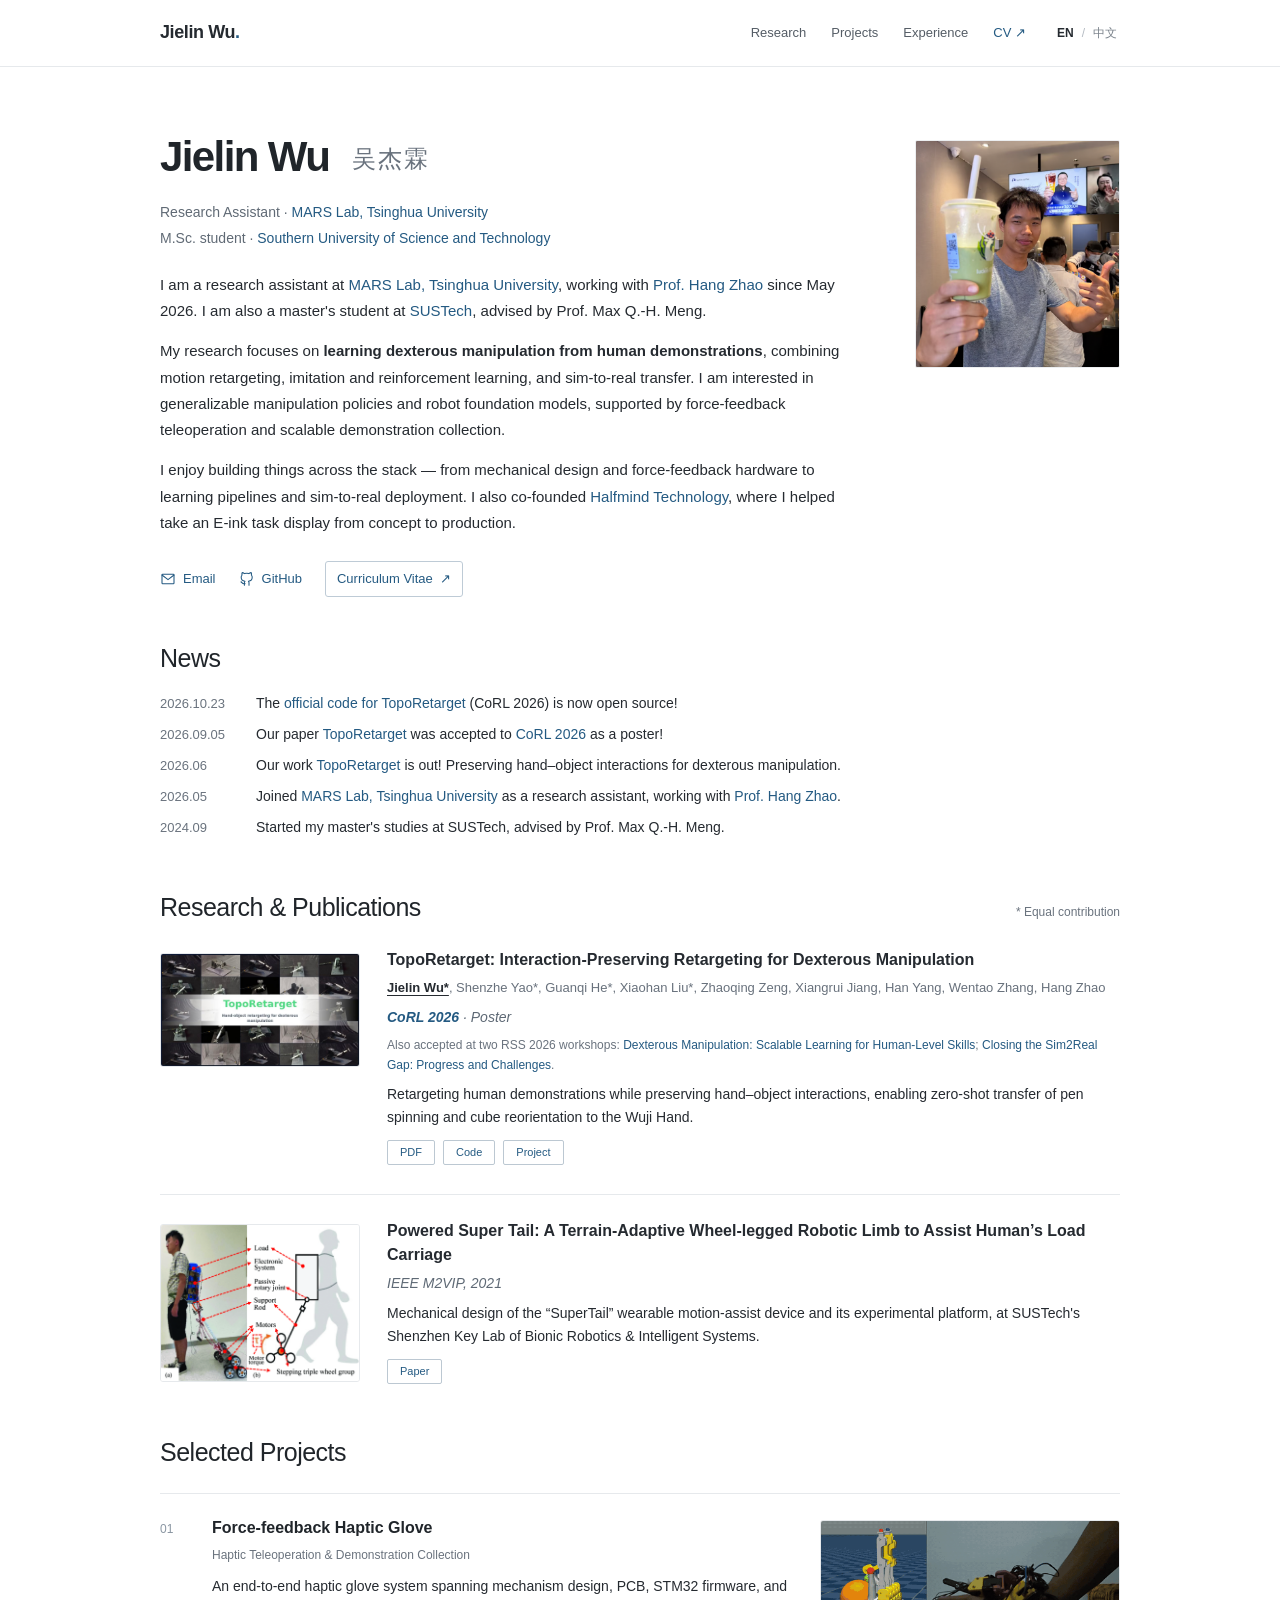
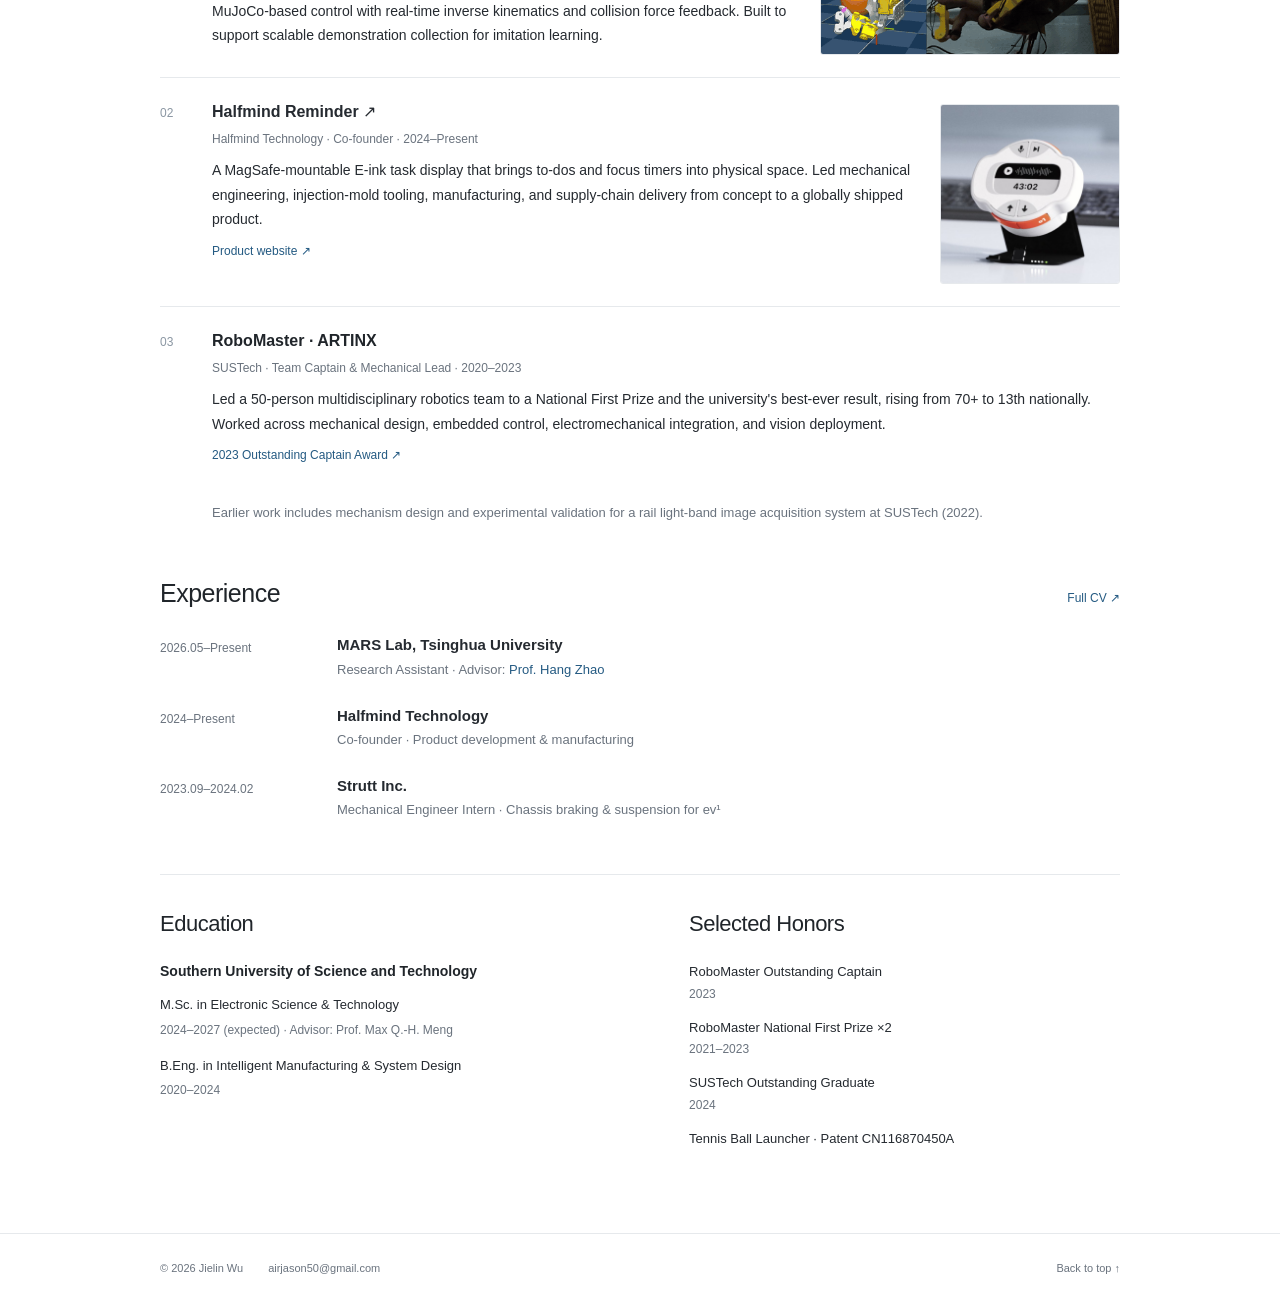
==== index.html @ 46429f23 "Use supplied Halfmind product photo" ====
<!DOCTYPE html>
<html lang="en">
<head>
  <meta charset="UTF-8">
  <meta name="viewport" content="width=device-width, initial-scale=1">
  <meta name="description" content="Jielin Wu — research assistant at MARS Lab, Tsinghua University, studying dexterous manipulation, robot learning, and haptic teleoperation.">
  <meta name="theme-color" content="#ffffff">
  <title>Jielin Wu / 吴杰霖</title>
  <link rel="canonical" href="https://airjason50.github.io/">
  <link rel="stylesheet" href="style.css">
  <script src="home.js" defer></script>
</head>
<body>
  <a class="skip-link" href="#about"><span class="en">Skip to content</span><span class="zh">跳转到正文</span></a>
  <header class="site-header">
    <nav class="nav-inner" aria-label="Main navigation">
      <a class="brand" href="#about">Jielin Wu<span class="brand-dot">.</span></a>
      <div class="nav-links">
        <a href="#research"><span class="en">Research</span><span class="zh">研究</span></a>
        <a href="#projects"><span class="en">Projects</span><span class="zh">项目</span></a>
        <a href="#experience"><span class="en">Experience</span><span class="zh">经历</span></a>
        <a class="nav-cv" href="cv.html" data-cv-link>CV <span aria-hidden="true">↗</span></a>
      </div>
      <div class="language-switch" role="group" aria-label="Language / 语言">
        <button type="button" data-lang="en" aria-pressed="true">EN</button>
        <span aria-hidden="true">/</span>
        <button type="button" data-lang="zh" aria-pressed="false">中文</button>
      </div>
    </nav>
  </header>

  <main class="page">
    <section id="about" class="about" aria-labelledby="name">
      <div class="intro">
        <h1 id="name">Jielin Wu <span class="chinese-name" lang="zh">吴杰霖</span></h1>
        <p class="affiliation"><span class="en">Research Assistant · <a href="https://group.iiis.tsinghua.edu.cn/~marslab/">MARS Lab, Tsinghua University</a><br>M.Sc. student · <a href="https://www.sustech.edu.cn/en/">Southern University of Science and Technology</a></span><span class="zh">研究助理 · <a href="https://group.iiis.tsinghua.edu.cn/~marslab/">清华大学 MARS Lab</a><br>硕士研究生 · <a href="https://www.sustech.edu.cn/">南方科技大学</a></span></p>
        <p class="en">I am a research assistant at <a href="https://group.iiis.tsinghua.edu.cn/~marslab/">MARS Lab, Tsinghua University</a>, working with <a href="https://hangzhaomit.github.io/">Prof. Hang Zhao</a> since May 2026. I am also a master's student at <a href="https://www.sustech.edu.cn/en/">SUSTech</a>, advised by Prof. Max Q.-H. Meng.</p>
        <p class="zh">我自 2026 年 5 月起在<a href="https://group.iiis.tsinghua.edu.cn/~marslab/">清华大学 MARS Lab</a>担任研究助理，与<a href="https://hangzhaomit.github.io/">赵行老师</a>合作。我同时是<a href="https://www.sustech.edu.cn/">南方科技大学</a>电子科学与技术专业硕士研究生，导师为孟庆虎教授。</p>
        <p class="en">My research focuses on <strong>learning dexterous manipulation from human demonstrations</strong>, combining motion retargeting, imitation and reinforcement learning, and sim-to-real transfer. I am interested in generalizable manipulation policies and robot foundation models, supported by force-feedback teleoperation and scalable demonstration collection.</p>
        <p class="zh">我的研究聚焦于<strong>从人类示教中学习灵巧操作</strong>，结合运动重定向、模仿与强化学习、仿真到实物迁移；关注可泛化操作策略与机器人基础模型，并通过力反馈遥操作支持高质量示教数据采集。</p>
        <p class="en">I enjoy building things across the stack — from mechanical design and force-feedback hardware to learning pipelines and sim-to-real deployment. I also co-founded <a href="https://www.halfmind.tech/">Halfmind Technology</a>, where I helped take an E-ink task display from concept to production.</p>
        <p class="zh">我喜欢贯通机械设计、力反馈硬件、学习流水线与仿真到实物部署的完整过程。我也是 <a href="https://www.halfmind.tech/">Halfmind Technology（哈夫迈德科技）</a>的联合创始人，参与将电子墨水屏任务显示设备从概念推进到量产。</p>
        <div class="contact-links">
          <a href="mailto:airjason50@gmail.com"><svg viewBox="0 0 24 24" aria-hidden="true"><rect x="3" y="5" width="18" height="14" rx="1"/><path d="m3 6 9 7 9-7"/></svg><span class="en">Email</span><span class="zh">邮箱</span></a>
          <a href="https://github.com/AIRJASON50"><svg viewBox="0 0 24 24" aria-hidden="true"><path d="M9 19c-4.3 1.3-4.3-2.2-6-2.7m12 5v-3.5a3 3 0 0 0-.8-2.3c2.7-.3 5.6-1.3 5.6-6A4.7 4.7 0 0 0 18.5 6a4.3 4.3 0 0 0-.1-3.5s-1-.3-3.6 1.4a12.4 12.4 0 0 0-6.6 0C5.7 2.2 4.7 2.5 4.7 2.5A4.3 4.3 0 0 0 4.6 6a4.7 4.7 0 0 0-1.3 3.5c0 4.7 2.9 5.7 5.6 6a3 3 0 0 0-.8 2.3v3.5"/></svg>GitHub</a>
          <a class="button-link" href="cv.html" data-cv-link><span class="en">Curriculum Vitae</span><span class="zh">完整履历</span><span aria-hidden="true">↗</span></a>
        </div>
      </div>
      <div class="portrait-frame"><img class="portrait" src="portrait-clean.png" alt="Jielin Wu" width="1189" height="1323" decoding="async"></div>
    </section>

    <section class="news section" aria-labelledby="news-title">
      <h2 id="news-title"><span class="en">News</span><span class="zh">最近动态</span></h2>
      <ul class="news-list">
        <li><time datetime="2026-10-23">2026.10.23</time><span class="en">The <a href="https://github.com/wuji-technology/toporetarget">official code for TopoRetarget</a> (CoRL 2026) is now open source!</span><span class="zh">TopoRetarget（CoRL 2026）<a href="https://github.com/wuji-technology/toporetarget">官方代码</a>已开源！</span></li>
        <li><time datetime="2026-09-05">2026.09.05</time><span class="en">Our paper <a href="https://toporetarget2026.github.io/TopoRetarget/">TopoRetarget</a> was accepted to <a href="https://openreview.net/forum?id=9w3PEC3XLg">CoRL 2026</a> as a poster!</span><span class="zh">我们的论文 <a href="https://toporetarget2026.github.io/TopoRetarget/">TopoRetarget</a> 被 <a href="https://openreview.net/forum?id=9w3PEC3XLg">CoRL 2026</a> 录用为海报论文！</span></li>
        <li><time datetime="2026-06">2026.06</time><span class="en">Our work <a href="https://toporetarget2026.github.io/TopoRetarget/">TopoRetarget</a> is out! Preserving hand–object interactions for dexterous manipulation.</span><span class="zh">我们的工作 <a href="https://toporetarget2026.github.io/TopoRetarget/">TopoRetarget</a> 已发布，面向灵巧操作的人手–物体交互保持重定向。</span></li>
        <li><time datetime="2026-05">2026.05</time><span class="en">Joined <a href="https://group.iiis.tsinghua.edu.cn/~marslab/">MARS Lab, Tsinghua University</a> as a research assistant, working with <a href="https://hangzhaomit.github.io/">Prof. Hang Zhao</a>.</span><span class="zh">加入<a href="https://group.iiis.tsinghua.edu.cn/~marslab/">清华大学 MARS Lab</a>担任研究助理，与<a href="https://hangzhaomit.github.io/">赵行老师</a>合作。</span></li>
        <li><time datetime="2024-09">2024.09</time><span class="en">Started my master's studies at SUSTech, advised by Prof. Max Q.-H. Meng.</span><span class="zh">开始在南方科技大学攻读硕士，导师为孟庆虎教授。</span></li>
      </ul>
    </section>

    <section id="research" class="section" aria-labelledby="research-title">
      <div class="section-heading"><h2 id="research-title"><span class="en">Research &amp; Publications</span><span class="zh">研究与论文</span></h2><span class="section-note"><span class="en">* Equal contribution</span><span class="zh">* 共同贡献</span></span></div>
      <article class="publication">
        <a class="publication-image" href="https://toporetarget2026.github.io/TopoRetarget/" aria-label="TopoRetarget project website"><img src="toporetarget.jpg" alt="TopoRetarget collage showing dexterous manipulation demonstrations across robot hands" width="960" height="540" loading="lazy"></a>
        <div>
          <h3><a href="https://arxiv.org/abs/2606.16272">TopoRetarget: Interaction-Preserving Retargeting for Dexterous Manipulation</a></h3>
          <p class="authors"><strong>Jielin Wu*</strong>, Shenzhe Yao*, Guanqi He*, Xiaohan Liu*, Zhaoqing Zeng, Xiangrui Jiang, Han Yang, Wentao Zhang, Hang Zhao</p>
          <p class="venue"><a href="https://openreview.net/forum?id=9w3PEC3XLg"><strong>CoRL 2026</strong></a> · <span class="en">Poster</span><span class="zh">海报论文</span></p>
          <p class="workshop-venues"><span class="en">Also accepted at two RSS 2026 workshops: <a href="https://dex-manipulation.github.io/rss2026/">Dexterous Manipulation: Scalable Learning for Human-Level Skills</a>; <a href="https://sites.google.com/view/rss2026sim2realws/home">Closing the Sim2Real Gap: Progress and Challenges</a>.</span><span class="zh">亦被 RSS 2026 两个研讨会录用：<a href="https://dex-manipulation.github.io/rss2026/">灵巧操作：面向人类水平技能的可扩展学习</a>；<a href="https://sites.google.com/view/rss2026sim2realws/home">缩小仿真到现实差距：进展与挑战</a>。</span></p>
          <p class="en">Retargeting human demonstrations while preserving hand–object interactions, enabling zero-shot transfer of pen spinning and cube reorientation to the Wuji Hand.</p>
          <p class="zh">在人手示教重定向中保持手–物体交互结构，实现转笔与方块重定向策略向舞肌灵巧手的零样本迁移。</p>
          <div class="resource-links"><a href="https://arxiv.org/pdf/2606.16272">PDF</a><a href="https://github.com/wuji-technology/toporetarget"><span class="en">Code</span><span class="zh">代码</span></a><a href="https://toporetarget2026.github.io/TopoRetarget/"><span class="en">Project</span><span class="zh">项目主页</span></a></div>
        </div>
      </article>
      <article class="publication publication-text">
        <a class="publication-image" href="https://ieeexplore.ieee.org/document/9665086" aria-label="Powered Super Tail paper"><img src="super-tail.gif" alt="Powered Super Tail worn by a user alongside its wheel-legged mechanism diagram" width="820" height="647" loading="lazy"></a>
        <div>
          <h3><a href="https://ieeexplore.ieee.org/document/9665086">Powered Super Tail: A Terrain-Adaptive Wheel-legged Robotic Limb to Assist Human’s Load Carriage</a></h3>
          <p class="venue">IEEE M2VIP, 2021</p>
          <p class="en">Mechanical design of the “SuperTail” wearable motion-assist device and its experimental platform, at SUSTech's Shenzhen Key Lab of Bionic Robotics &amp; Intelligent Systems.</p>
          <p class="zh">参与「超级尾」人体运动辅助可穿戴设备与实验平台的机械设计，研究工作开展于南方科技大学深圳市仿生机器人与智能系统重点实验室。</p>
          <div class="resource-links"><a href="https://ieeexplore.ieee.org/document/9665086"><span class="en">Paper</span><span class="zh">论文</span></a></div>
        </div>
      </article>
    </section>

    <section id="projects" class="section" aria-labelledby="projects-title">
      <h2 id="projects-title"><span class="en">Selected Projects</span><span class="zh">项目选集</span></h2>
      <article class="project project-with-image project-with-demo">
        <div class="project-index" aria-hidden="true">01</div>
        <div><h3><span class="en">Force-feedback Haptic Glove</span><span class="zh">力反馈触觉手套</span></h3>
          <p class="project-context"><span class="en">Haptic Teleoperation &amp; Demonstration Collection</span><span class="zh">力反馈遥操作与示教数据采集</span></p>
          <p class="en">An end-to-end haptic glove system spanning mechanism design, PCB, STM32 firmware, and MuJoCo-based control with real-time inverse kinematics and collision force feedback. Built to support scalable demonstration collection for imitation learning.</p>
          <p class="zh">从机构、电路与 STM32 固件到控制算法的完整力反馈手套系统；基于 MuJoCo 实现实时逆运动学与碰撞力反馈，支持模仿学习的规模化示教数据采集。</p>
        </div>
        <a class="project-image project-demo" href="haptic-glove.gif" aria-label="View force-feedback glove demonstration"><img src="haptic-glove.gif" alt="Force-feedback glove demonstration comparing simulated and physical finger motion" width="480" height="214" loading="lazy"></a>
      </article>
      <article class="project project-with-image">
        <div class="project-index" aria-hidden="true">02</div>
        <div><h3><a href="https://www.halfmind.tech/">Halfmind Reminder <span aria-hidden="true">↗</span></a></h3>
          <p class="project-context"><span class="en">Halfmind Technology · Co-founder · 2024–Present</span><span class="zh">哈夫迈德科技 · 联合创始人 · 2024–至今</span></p>
          <p class="en">A MagSafe-mountable E-ink task display that brings to-dos and focus timers into physical space. Led mechanical engineering, injection-mold tooling, manufacturing, and supply-chain delivery from concept to a globally shipped product.</p>
          <p class="zh">可磁吸部署的电子墨水屏任务显示设备，将待办与专注计时带入物理空间。负责机械工程、注塑模具、量产与供应链交付，推动产品从概念走向全球发货。</p>
          <div class="text-links"><a href="https://www.halfmind.tech/"><span class="en">Product website ↗</span><span class="zh">产品网站 ↗</span></a></div>
        </div>
        <a class="project-image project-photo" href="https://www.halfmind.tech/products/halfmind-sticker" aria-label="Halfmind Reminder product"><img src="halfmind-reminder-product.png" alt="Halfmind Reminder on its desk stand displaying a voice reminder countdown" width="2500" height="1160" loading="lazy"></a>
      </article>
      <article class="project">
        <div class="project-index" aria-hidden="true">03</div>
        <div><h3><span class="en">RoboMaster · ARTINX</span><span class="zh">RoboMaster · ARTINX 战队</span></h3>
          <p class="project-context"><span class="en">SUSTech · Team Captain &amp; Mechanical Lead · 2020–2023</span><span class="zh">南方科技大学 · 队长与机械组负责人 · 2020–2023</span></p>
          <p class="en">Led a 50-person multidisciplinary robotics team to a National First Prize and the university's best-ever result, rising from 70+ to 13th nationally. Worked across mechanical design, embedded control, electromechanical integration, and vision deployment.</p>
          <p class="zh">带领 50 人跨学科机器人战队取得全国一等奖与校史最佳成绩，全国排名从 70+ 提升至第 13 名。工作覆盖机械设计、嵌入式控制、机电集成与视觉算法部署。</p>
          <div class="text-links"><a href="https://www.robomaster.com/zh-CN/resource/pages/announcement/1651"><span class="en">2023 Outstanding Captain Award ↗</span><span class="zh">2023 全国优秀队长奖 ↗</span></a></div>
        </div>
      </article>
      <p class="earlier-work"><span class="en">Earlier work includes mechanism design and experimental validation for a rail light-band image acquisition system at SUSTech (2022).</span><span class="zh">早期研究还包括南方科技大学钢轨光带图像采集系统的机构设计与实验验证（2022）。</span></p>
    </section>

    <section id="experience" class="section" aria-labelledby="experience-title">
      <div class="section-heading"><h2 id="experience-title"><span class="en">Experience</span><span class="zh">经历</span></h2><a class="section-note" href="cv.html" data-cv-link><span class="en">Full CV ↗</span><span class="zh">完整履历 ↗</span></a></div>
      <div class="experience-row"><span class="period"><span class="en">2026.05–Present</span><span class="zh">2026.05–至今</span></span><div><h3><a href="https://group.iiis.tsinghua.edu.cn/~marslab/">MARS Lab, <span class="en">Tsinghua University</span><span class="zh">清华大学</span></a></h3><p class="en">Research Assistant · Advisor: <a href="https://hangzhaomit.github.io/">Prof. Hang Zhao</a></p><p class="zh">研究助理 · 指导老师：<a href="https://hangzhaomit.github.io/">赵行老师</a></p></div></div>
      <div class="experience-row"><span class="period"><span class="en">2024–Present</span><span class="zh">2024–至今</span></span><div><h3><a href="https://www.halfmind.tech/">Halfmind Technology <span class="zh">哈夫迈德科技</span></a></h3><p class="en">Co-founder · Product development &amp; manufacturing</p><p class="zh">联合创始人 · 产品研发与量产</p></div></div>
      <div class="experience-row"><span class="period">2023.09–2024.02</span><div><h3><a href="https://strutt.inc/">Strutt Inc. <span class="zh">若创科技</span></a></h3><p class="en">Mechanical Engineer Intern · Chassis braking &amp; suspension for ev¹</p><p class="zh">机械结构工程师实习 · ev¹ 底盘制动与悬架系统</p></div></div>
    </section>

    <section class="section background-grid" aria-label="Education and honors">
      <div><h2><span class="en">Education</span><span class="zh">教育背景</span></h2><h3 class="en">Southern University of Science and Technology</h3><h3 class="zh">南方科技大学</h3><p class="education-degree en">M.Sc. in Electronic Science &amp; Technology</p><p class="education-degree zh">电子科学与技术 · 硕士</p><p class="muted"><span class="en">2024–2027 (expected) · Advisor: Prof. Max Q.-H. Meng</span><span class="zh">2024–2027（预计）· 导师：孟庆虎教授</span></p><p class="education-degree en">B.Eng. in Intelligent Manufacturing &amp; System Design</p><p class="education-degree zh">智能制造与系统设计 · 工学学士</p><p class="muted">2020–2024</p></div>
      <div><h2><span class="en">Selected Honors</span><span class="zh">部分荣誉</span></h2><ul class="honors-list"><li><span class="en">RoboMaster Outstanding Captain</span><span class="zh">RoboMaster 全国优秀队长</span><span class="muted">2023</span></li><li><span class="en">RoboMaster National First Prize ×2</span><span class="zh">RoboMaster 全国一等奖 ×2</span><span class="muted">2021–2023</span></li><li><span class="en">SUSTech Outstanding Graduate</span><span class="zh">南方科技大学优秀毕业生</span><span class="muted">2024</span></li><li><span class="en">Tennis Ball Launcher · Patent CN116870450A</span><span class="zh">网球发射机 · 发明专利 CN116870450A</span></li></ul></div>
    </section>
  </main>
  <footer class="site-footer"><div><span>© 2026 Jielin Wu</span><a href="mailto:airjason50@gmail.com">airjason50@gmail.com</a><a href="#about"><span class="en">Back to top ↑</span><span class="zh">回到顶部 ↑</span></a></div></footer>
</body>
</html>
---- style.css ----
:root {
  color-scheme: light;
  --ink: #252a30;
  --muted: #6a737e;
  --link: #245a82;
  --line: #e6e9ec;
  --page-width: 960px;
  font-family: -apple-system, BlinkMacSystemFont, "Segoe UI", "Helvetica Neue", Arial, "Noto Sans SC", sans-serif;
  font-synthesis: none;
  scroll-behavior: smooth;
  scroll-padding-top: 100px;
}
* { box-sizing: border-box; }
body { margin: 0; color: var(--ink); background: #fff; font-size: 15px; line-height: 1.75; }
html[lang="en"] .zh, html[lang="zh"] .en { display: none; }
a { color: var(--link); text-decoration: none; text-underline-offset: 3px; }
a:hover { text-decoration: underline; }
button, a { -webkit-tap-highlight-color: transparent; }
button { font: inherit; }
:focus-visible { outline: 2px solid var(--link); outline-offset: 5px; border-radius: 2px; }
::selection { background: #dceaf4; }
p { margin: 0 0 14px; }
h1, h2, h3 { color: #20252a; }
h1 { font-size: 42px; line-height: 1.2; font-weight: 600; letter-spacing: -1.6px; margin: 0 0 18px; }
h2 { font-size: 25px; font-weight: 500; line-height: 1.3; letter-spacing: -.5px; margin: 0 0 25px; }
h3 { font-size: 16px; font-weight: 600; line-height: 1.5; margin: 0 0 5px; }
strong { font-weight: 600; }
.skip-link { position: fixed; left: 20px; top: -100px; padding: 8px 16px; background: white; border: 1px solid var(--line); z-index: 20; }
.skip-link:focus { top: 10px; }
.site-header { position: sticky; top: 0; background: rgba(255, 255, 255, .97); border-bottom: 1px solid var(--line); z-index: 10; }
.nav-inner { max-width: var(--page-width); margin: auto; min-height: 66px; display: flex; align-items: center; gap: 28px; }
.brand { color: var(--ink); font-size: 18px; font-weight: 600; letter-spacing: -.4px; margin-right: auto; white-space: nowrap; }
.brand:hover { text-decoration: none; }
.brand-dot { color: var(--link); }
.nav-links { display: flex; align-items: center; gap: 25px; font-size: 13px; }
.nav-links a { color: #555d66; }
.nav-links a:hover, .nav-links .nav-cv { color: var(--link); }
.language-switch { display: flex; align-items: center; gap: 5px; color: #b4bbc2; font-size: 12px; }
.language-switch button { border: none; background: none; color: #7a828b; cursor: pointer; padding: 10px 3px; min-height: 44px; }
.language-switch button[aria-pressed="true"] { color: var(--ink); font-weight: 600; }
.page { max-width: var(--page-width); margin: 0 auto; padding: 65px 0 70px; }
.about { display: grid; grid-template-columns: minmax(0, 1fr) 205px; gap: 56px; align-items: start; }
.chinese-name { display: inline-block; color: var(--muted); font-size: 24px; font-weight: 400; letter-spacing: 2px; margin-left: 13px; vertical-align: 4px; }
.affiliation { color: #606a75; font-size: 14px; line-height: 1.8; margin-bottom: 21px; }
.portrait-frame { width: 205px; aspect-ratio: 9 / 10; overflow: hidden; margin-top: 8px; border: 1px solid #eceef0; border-radius: 2px; }
.portrait { display: block; width: 100%; height: 100%; object-fit: cover; }
.contact-links { display: flex; align-items: center; flex-wrap: wrap; gap: 23px; margin-top: 25px; font-size: 13px; }
.contact-links a { display: inline-flex; align-items: center; gap: 7px; min-height: 36px; }
.contact-links svg { width: 16px; height: 16px; fill: none; stroke: currentColor; stroke-width: 1.6; stroke-linecap: round; stroke-linejoin: round; }
.button-link { border: 1px solid #becbd6; border-radius: 3px; padding: 3px 11px; }
.button-link:hover { background: #f5f8fa; text-decoration: none; }
.section { margin-top: 52px; }
.news { margin-top: 45px; }
.news h2 { margin-bottom: 17px; }
.news-list { margin: 0; padding: 0; list-style: none; }
.news-list li { display: grid; grid-template-columns: 80px minmax(0, 1fr); gap: 16px; margin: 8px 0; line-height: 1.65; font-size: 14px; }
.news-list time { color: var(--muted); font-variant-numeric: tabular-nums; font-size: 13px; padding-top: 1px; }
.section-heading { display: flex; align-items: baseline; gap: 18px; justify-content: space-between; }
.section-note { color: var(--muted); font-size: 12px; white-space: nowrap; }
a.section-note { color: var(--link); }
.publication { display: grid; grid-template-columns: 200px minmax(0, 1fr); gap: 27px; margin-bottom: 29px; }
.publication h3 a { color: var(--ink); }
.publication p { font-size: 14px; line-height: 1.65; margin-bottom: 7px; }
.publication-image { display: block; margin-top: 5px; }
.publication-image img { display: block; width: 100%; height: auto; border: 1px solid var(--line); border-radius: 3px; }
.publication p.authors { font-size: 13px; color: #68717c; }
.authors strong { color: var(--ink); text-decoration: underline; text-underline-offset: 3px; }
.venue { color: #5e6975; font-style: italic; }
.publication p.workshop-venues { color: var(--muted); font-size: 12px; }
.resource-links { display: flex; align-items: center; flex-wrap: wrap; gap: 8px; margin-top: 11px; font-size: 11px; }
.resource-links a { padding: 1px 12px; border: 1px solid #bcc8d2; border-radius: 2px; line-height: 1.9; }
.resource-links a:hover { background: #f5f8fa; text-decoration: none; }
.publication-text { border-top: 1px solid var(--line); padding-top: 24px; }
.project { display: grid; grid-template-columns: 35px minmax(0, 1fr); gap: 17px; padding: 22px 0; border-top: 1px solid var(--line); }
.project-with-image { grid-template-columns: 35px minmax(0, 1fr) 180px; }
.project-with-demo { grid-template-columns: 35px minmax(0, 1fr) 300px; }
.project-image { display: block; margin-top: 4px; }
.project-image img { display: block; width: 100%; height: auto; border: 1px solid var(--line); border-radius: 3px; }
.project-photo { aspect-ratio: 1; overflow: hidden; align-self: start; border: 1px solid var(--line); border-radius: 3px; }
.project-photo img { height: 100%; object-fit: cover; object-position: 50% 100%; border: 0; border-radius: 0; transform: scale(1.6); transform-origin: 50% 100%; }
.project-index { color: #8a96a2; font-size: 12px; font-variant-numeric: tabular-nums; padding-top: 3px; }
.project h3 a { color: var(--ink); }
.project p { font-size: 14px; margin-bottom: 0; }
.project p.project-context { color: var(--muted); font-size: 12px; margin-bottom: 8px; }
.text-links { font-size: 12px; margin-top: 9px; }
.earlier-work { font-size: 13px; color: var(--muted); margin: 14px 0 0 52px; }
.experience-row { display: grid; grid-template-columns: 155px minmax(0, 1fr); gap: 22px; margin-bottom: 23px; }
.period { color: var(--muted); font-size: 12px; padding-top: 4px; font-variant-numeric: tabular-nums; }
.experience-row h3 { font-size: 15px; margin: 0; }
.experience-row h3 a { color: var(--ink); }
.experience-row p { color: var(--muted); font-size: 13px; margin: 2px 0 0; }
.background-grid { display: grid; grid-template-columns: 1.1fr 1fr; gap: 55px; border-top: 1px solid var(--line); padding-top: 35px; }
.background-grid h2 { font-size: 22px; margin-bottom: 22px; }
.background-grid h3 { font-size: 14px; }
.education-degree { font-size: 13px; margin: 12px 0 3px; }
.muted { color: var(--muted); font-size: 12px; }
.honors-list { list-style: none; margin: 0; padding: 0; }
.honors-list li { font-size: 13px; margin-bottom: 12px; }
.honors-list .muted { display: block; }
.site-footer { border-top: 1px solid var(--line); color: var(--muted); font-size: 11px; }
.site-footer > div { max-width: var(--page-width); margin: auto; min-height: 69px; display: flex; align-items: center; gap: 25px; }
.site-footer a { color: var(--muted); }
.site-footer a:last-child { margin-left: auto; }
@media (max-width: 1040px) {
  .nav-inner, .page, .site-footer > div { margin-left: 32px; margin-right: 32px; }
  .about { gap: 35px; grid-template-columns: minmax(0, 1fr) 185px; }
  .portrait-frame { width: 185px; }
}
@media (max-width: 680px) {
  :root { scroll-padding-top: 110px; }
  body { font-size: 14px; }
  .nav-inner, .page, .site-footer > div { margin-left: 22px; margin-right: 22px; }
  .nav-inner { flex-wrap: wrap; gap: 0 16px; padding: 10px 0 9px; }
  .brand { font-size: 17px; }
  .language-switch { margin-left: auto; }
  .nav-links { order: 3; width: 100%; gap: 22px; font-size: 12px; padding: 3px 0; }
  .nav-links a { padding: 3px 0; }
  .page { padding-top: 37px; padding-bottom: 40px; }
  .about { grid-template-columns: minmax(0, 1fr) 96px; gap: 20px; }
  .intro { display: contents; }
  h1 { grid-column: 1; font-size: 32px; letter-spacing: -1px; margin-bottom: 0; }
  .chinese-name { display: block; font-size: 18px; margin: 8px 0 0; vertical-align: baseline; }
  .portrait-frame { grid-column: 2; grid-row: 1 / 3; width: 96px; margin-top: 0; }
  .affiliation { grid-column: 1; font-size: 12px; margin: -4px 0 0; }
  .intro > p:not(.affiliation), .contact-links { grid-column: 1 / -1; margin-bottom: 0; }
  .contact-links { gap: 20px; margin-top: 0; }
  h2 { font-size: 23px; }
  .section { margin-top: 40px; }
  .section-heading { gap: 10px; }
  .section-note { font-size: 10px; }
  .news-list li { grid-template-columns: 62px minmax(0, 1fr); gap: 10px; font-size: 13px; margin-bottom: 12px; }
  .news-list time { font-size: 11px; }
  .publication { grid-template-columns: 1fr; gap: 13px; }
  .publication-image { max-width: 270px; margin-top: 0; }
  .publication p { font-size: 13px; }
  .publication h3 { font-size: 15px; }
  .project { grid-template-columns: 23px minmax(0, 1fr); gap: 10px; }
  .project-image { grid-column: 2; max-width: 180px; margin-top: 0; }
  .project-demo { max-width: 100%; }
  .project p { font-size: 13px; }
  .earlier-work { margin-left: 33px; }
  .experience-row { grid-template-columns: 1fr; gap: 3px; }
  .period { font-size: 11px; }
  .background-grid { grid-template-columns: 1fr; gap: 27px; }
  .site-footer > div { flex-wrap: wrap; gap: 5px 15px; padding: 15px 0; }
}
@media (max-width: 360px) {
  .nav-inner, .page, .site-footer > div { margin-left: 16px; margin-right: 16px; }
  .nav-links { justify-content: space-between; gap: 10px; }
  .about { grid-template-columns: minmax(0, 1fr) 78px; gap: 18px; }
  .portrait-frame { width: 78px; }
  h1 { font-size: 29px; }
  .contact-links { gap: 14px; }
}
@media (prefers-reduced-motion: reduce) { :root { scroll-behavior: auto; } }
@media print {
  .site-header, .site-footer, .skip-link, .portrait-frame { display: none; }
  .page { margin: 0; padding: 0; }
  .about, .background-grid { display: block; }
  .section { margin-top: 25px; }
  .publication, .project, .experience-row { break-inside: avoid; }
}
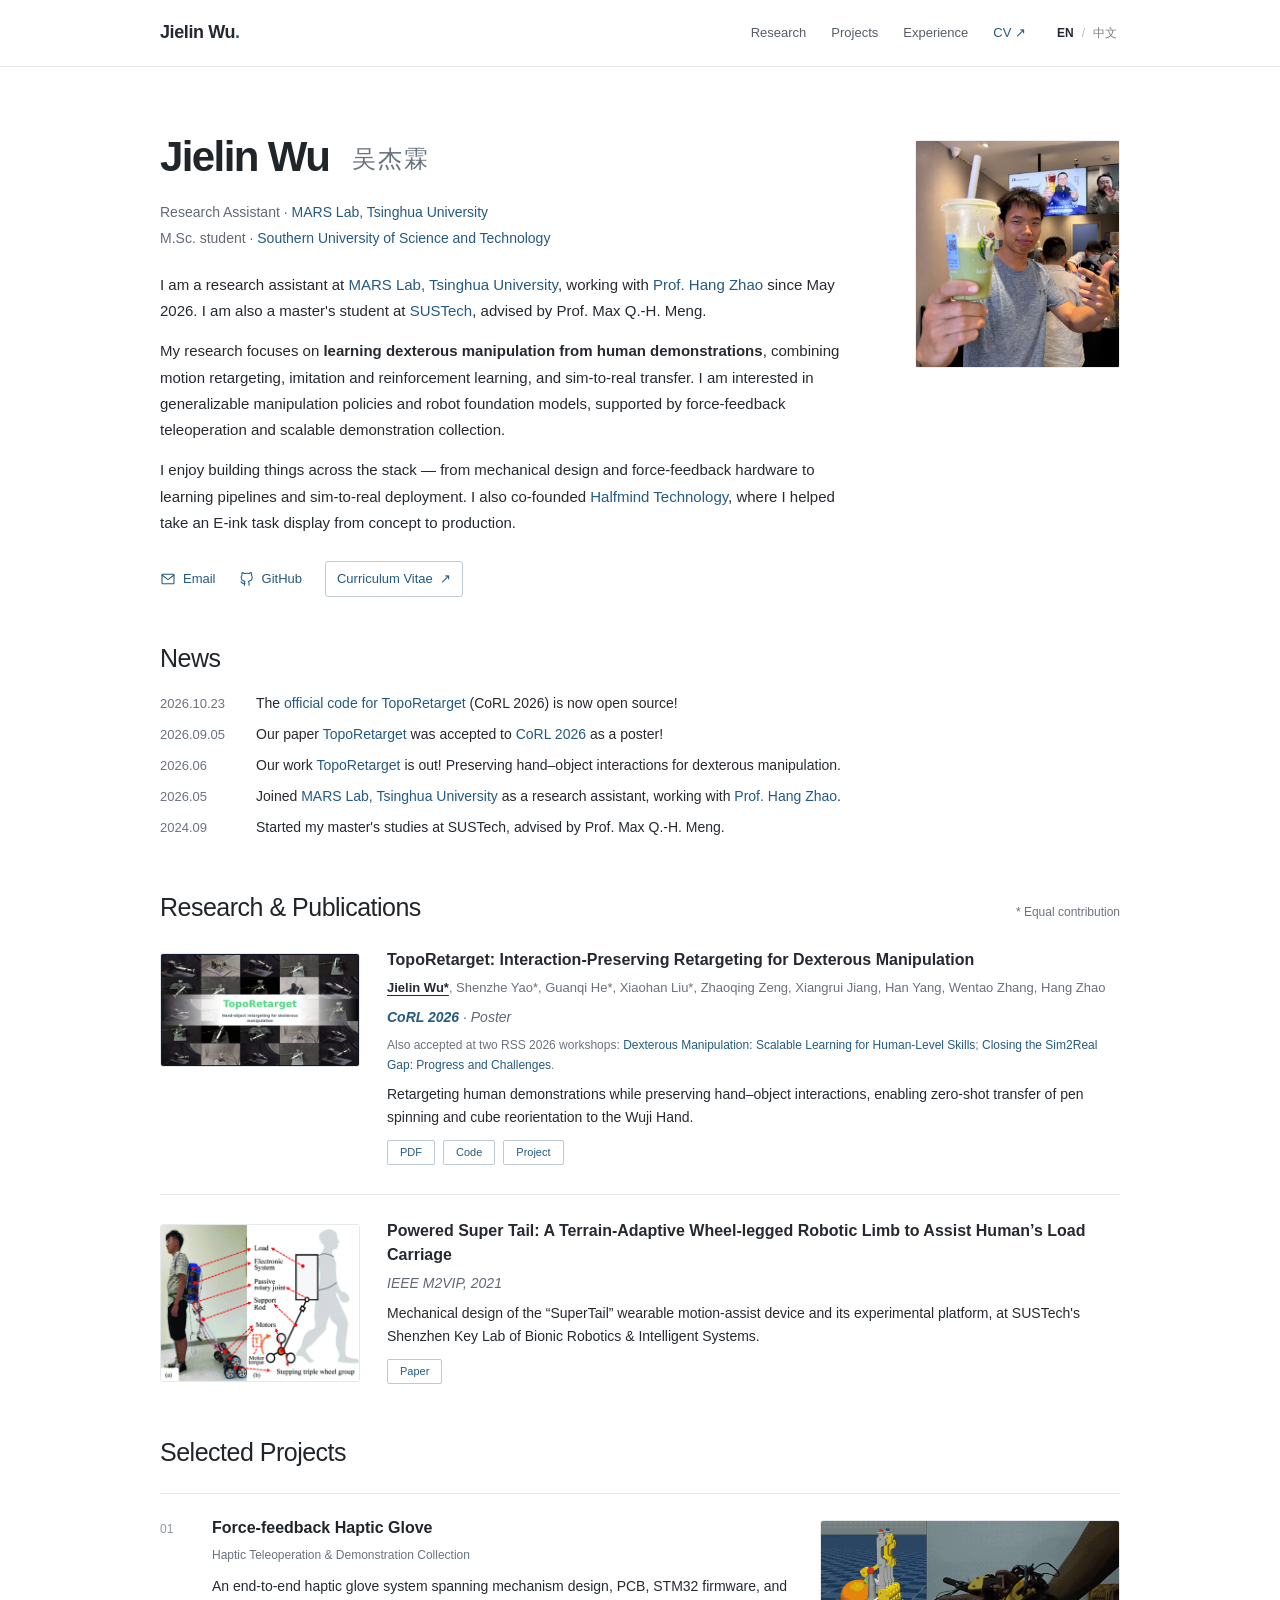
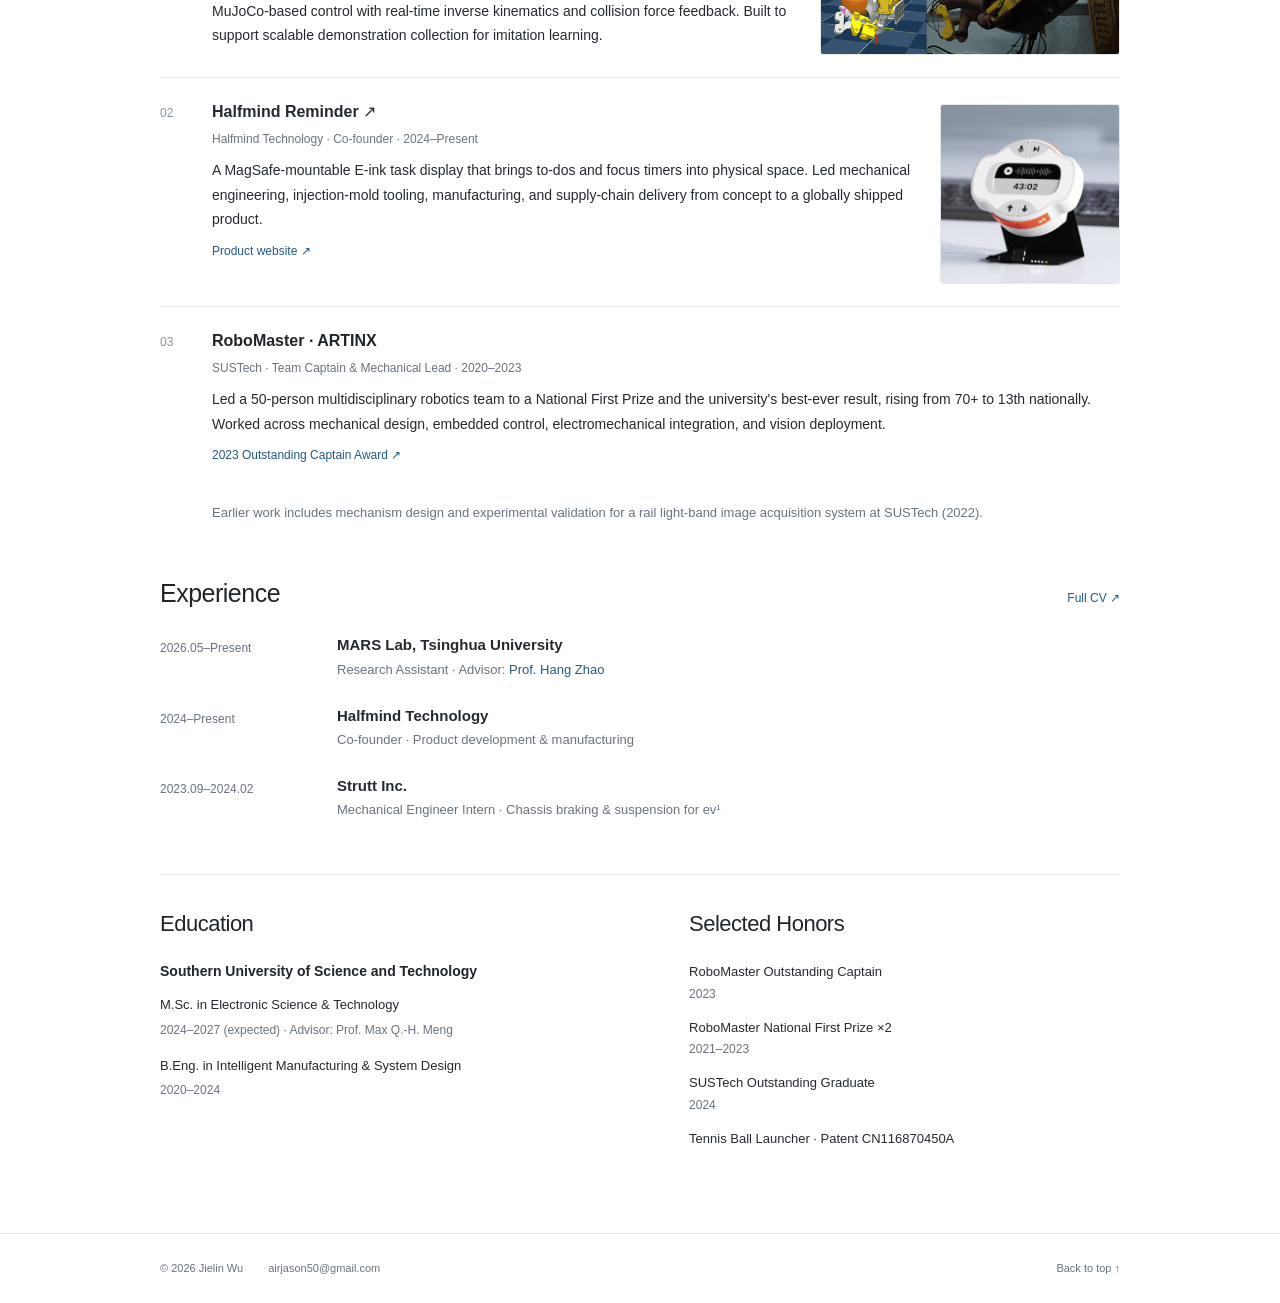
==== commit 0433af1f: "Link TopoRetarget title to project website" ====
--- a/index.html
+++ b/index.html
@@ -65,7 +65,7 @@
       <article class="publication">
         <a class="publication-image" href="https://toporetarget2026.github.io/TopoRetarget/" aria-label="TopoRetarget project website"><img src="toporetarget.jpg" alt="TopoRetarget collage showing dexterous manipulation demonstrations across robot hands" width="960" height="540" loading="lazy"></a>
         <div>
-          <h3><a href="https://arxiv.org/abs/2606.16272">TopoRetarget: Interaction-Preserving Retargeting for Dexterous Manipulation</a></h3>
+          <h3><a href="https://toporetarget2026.github.io/TopoRetarget/">TopoRetarget: Interaction-Preserving Retargeting for Dexterous Manipulation</a></h3>
           <p class="authors"><strong>Jielin Wu*</strong>, Shenzhe Yao*, Guanqi He*, Xiaohan Liu*, Zhaoqing Zeng, Xiangrui Jiang, Han Yang, Wentao Zhang, Hang Zhao</p>
           <p class="venue"><a href="https://openreview.net/forum?id=9w3PEC3XLg"><strong>CoRL 2026</strong></a> · <span class="en">Poster</span><span class="zh">海报论文</span></p>
           <p class="workshop-venues"><span class="en">Also accepted at two RSS 2026 workshops: <a href="https://dex-manipulation.github.io/rss2026/">Dexterous Manipulation: Scalable Learning for Human-Level Skills</a>; <a href="https://sites.google.com/view/rss2026sim2realws/home">Closing the Sim2Real Gap: Progress and Challenges</a>.</span><span class="zh">亦被 RSS 2026 两个研讨会录用：<a href="https://dex-manipulation.github.io/rss2026/">灵巧操作：面向人类水平技能的可扩展学习</a>；<a href="https://sites.google.com/view/rss2026sim2realws/home">缩小仿真到现实差距：进展与挑战</a>。</span></p>
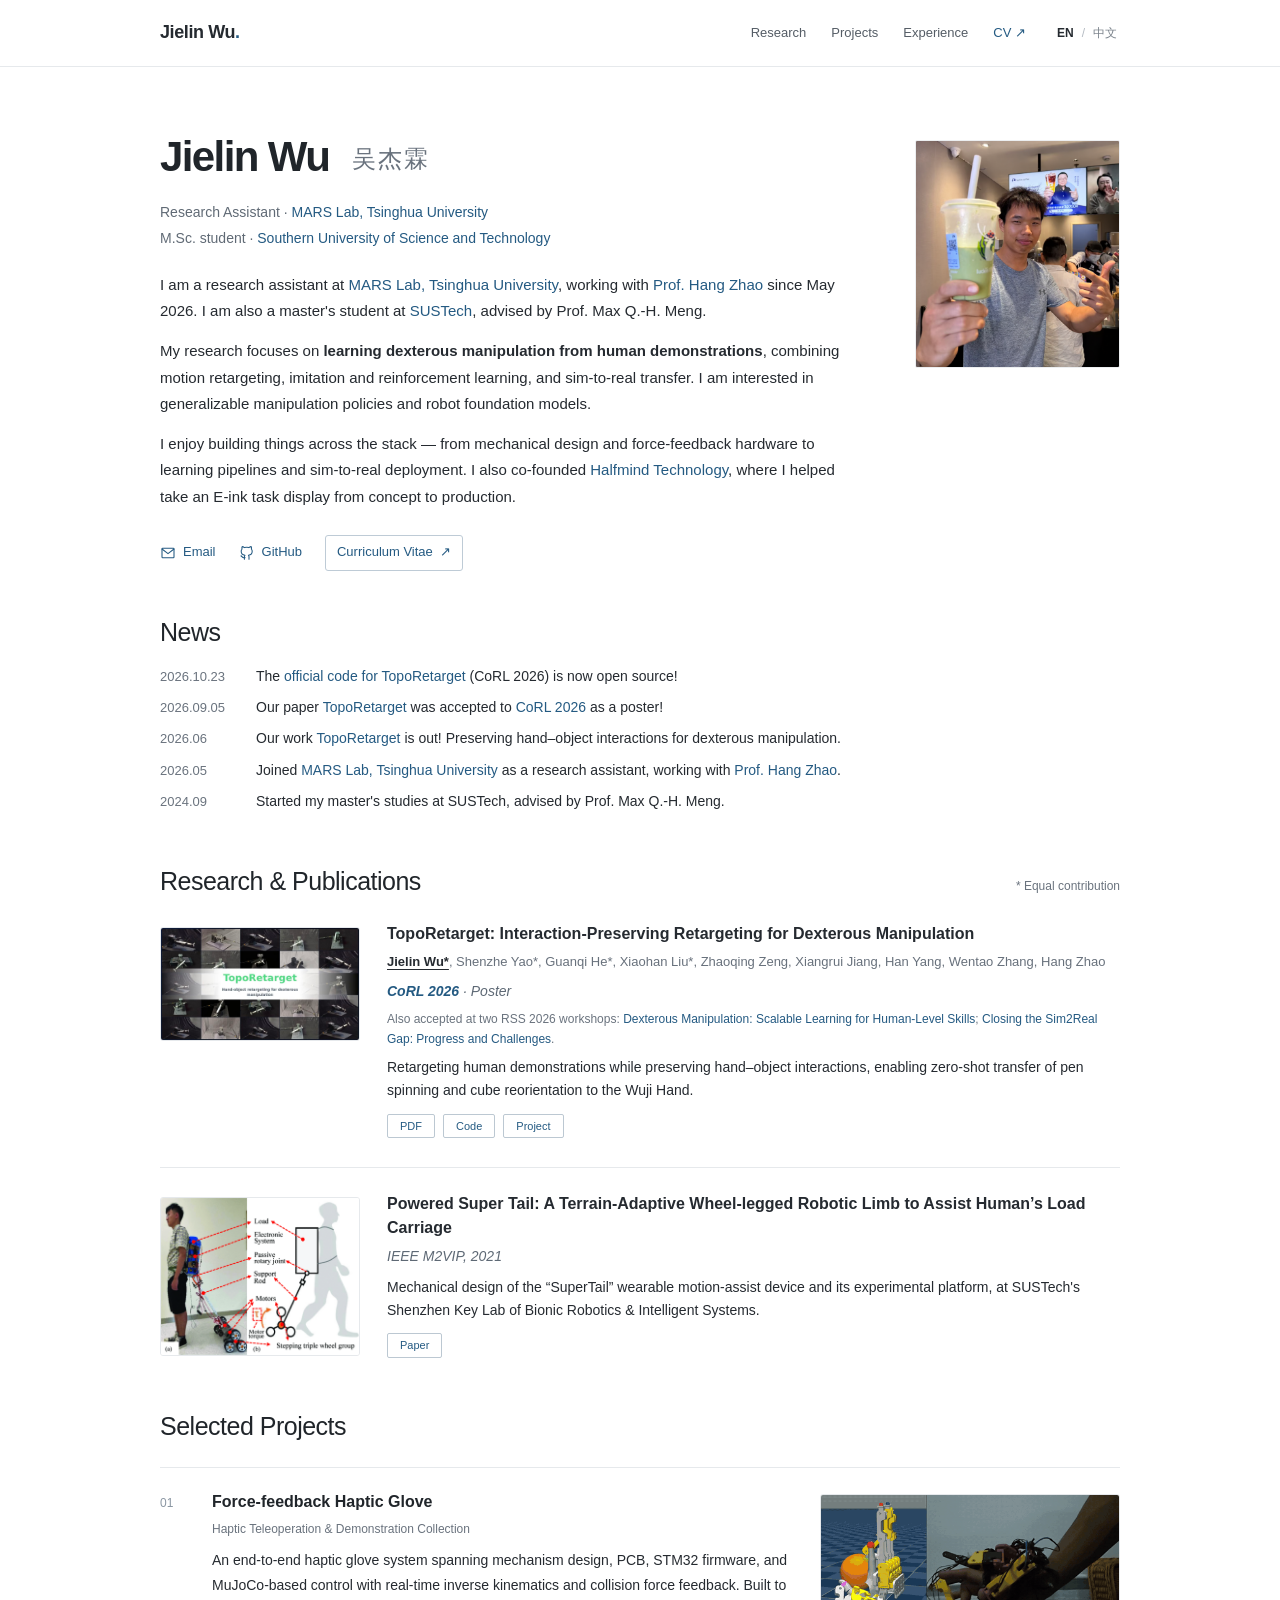
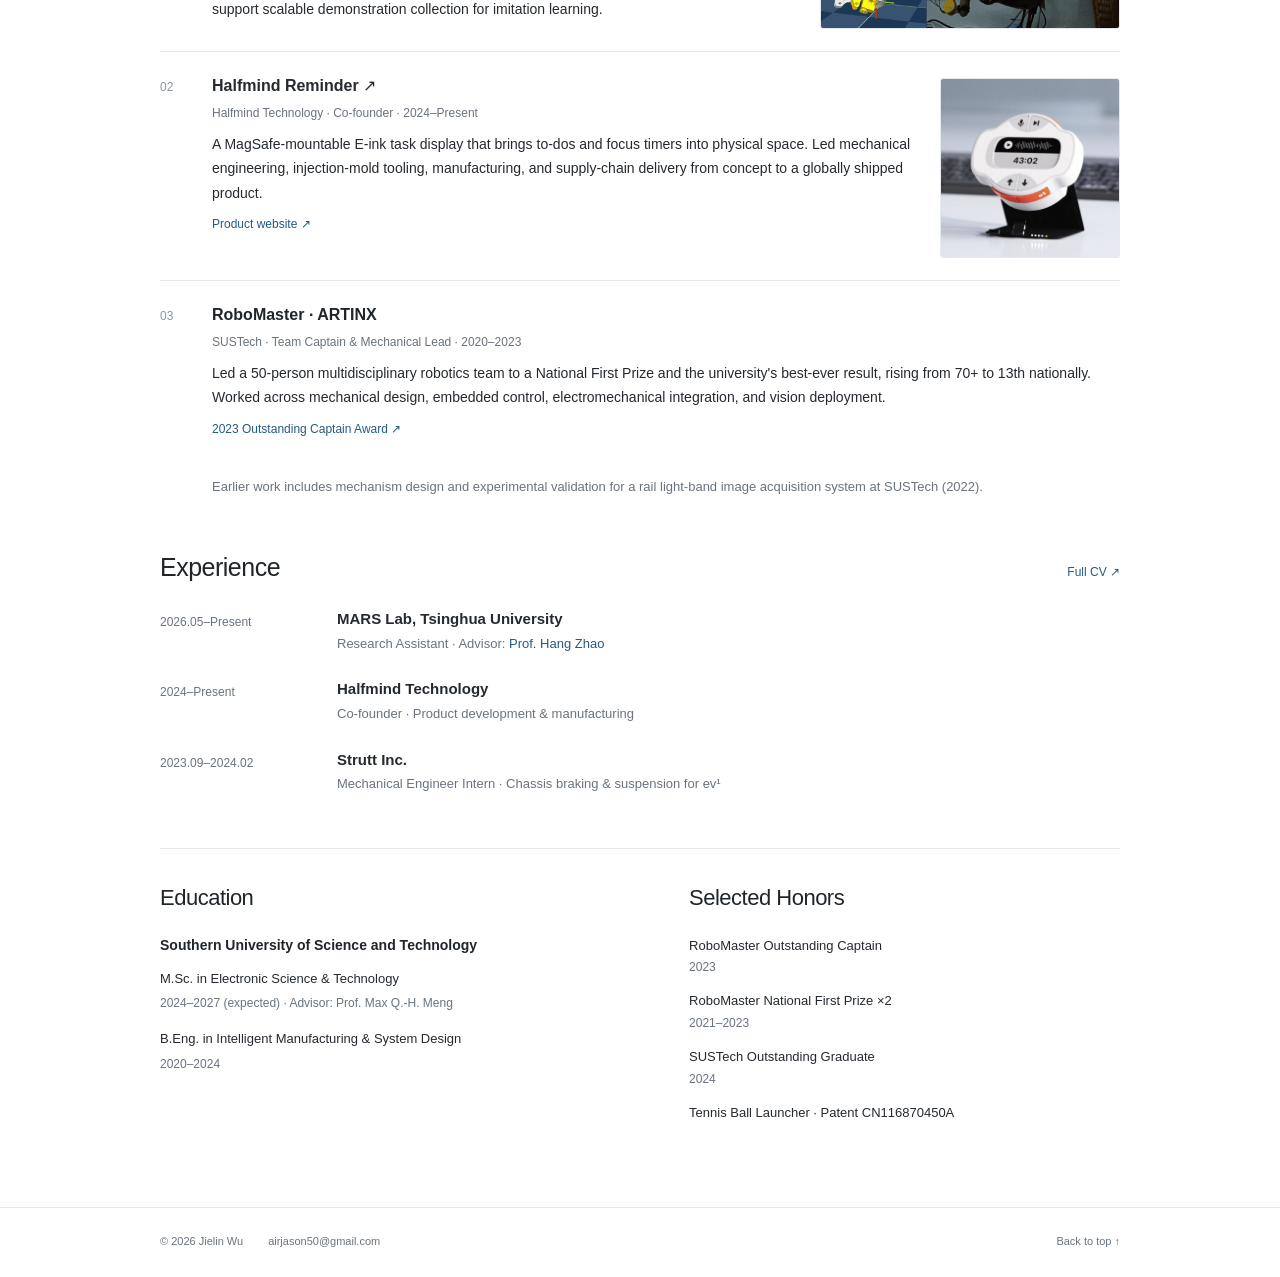
==== commit f96fedd9: "Present haptic glove as a project rather than a research interest" ====
--- a/index.html
+++ b/index.html
@@ -3,7 +3,7 @@
 <head>
   <meta charset="UTF-8">
   <meta name="viewport" content="width=device-width, initial-scale=1">
-  <meta name="description" content="Jielin Wu — research assistant at MARS Lab, Tsinghua University, studying dexterous manipulation, robot learning, and haptic teleoperation.">
+  <meta name="description" content="Jielin Wu — research assistant at MARS Lab, Tsinghua University, studying dexterous manipulation, robot learning, and sim-to-real transfer.">
   <meta name="theme-color" content="#ffffff">
   <title>Jielin Wu / 吴杰霖</title>
   <link rel="canonical" href="https://airjason50.github.io/">
@@ -36,8 +36,8 @@
         <p class="affiliation"><span class="en">Research Assistant · <a href="https://group.iiis.tsinghua.edu.cn/~marslab/">MARS Lab, Tsinghua University</a><br>M.Sc. student · <a href="https://www.sustech.edu.cn/en/">Southern University of Science and Technology</a></span><span class="zh">研究助理 · <a href="https://group.iiis.tsinghua.edu.cn/~marslab/">清华大学 MARS Lab</a><br>硕士研究生 · <a href="https://www.sustech.edu.cn/">南方科技大学</a></span></p>
         <p class="en">I am a research assistant at <a href="https://group.iiis.tsinghua.edu.cn/~marslab/">MARS Lab, Tsinghua University</a>, working with <a href="https://hangzhaomit.github.io/">Prof. Hang Zhao</a> since May 2026. I am also a master's student at <a href="https://www.sustech.edu.cn/en/">SUSTech</a>, advised by Prof. Max Q.-H. Meng.</p>
         <p class="zh">我自 2026 年 5 月起在<a href="https://group.iiis.tsinghua.edu.cn/~marslab/">清华大学 MARS Lab</a>担任研究助理，与<a href="https://hangzhaomit.github.io/">赵行老师</a>合作。我同时是<a href="https://www.sustech.edu.cn/">南方科技大学</a>电子科学与技术专业硕士研究生，导师为孟庆虎教授。</p>
-        <p class="en">My research focuses on <strong>learning dexterous manipulation from human demonstrations</strong>, combining motion retargeting, imitation and reinforcement learning, and sim-to-real transfer. I am interested in generalizable manipulation policies and robot foundation models, supported by force-feedback teleoperation and scalable demonstration collection.</p>
-        <p class="zh">我的研究聚焦于<strong>从人类示教中学习灵巧操作</strong>，结合运动重定向、模仿与强化学习、仿真到实物迁移；关注可泛化操作策略与机器人基础模型，并通过力反馈遥操作支持高质量示教数据采集。</p>
+        <p class="en">My research focuses on <strong>learning dexterous manipulation from human demonstrations</strong>, combining motion retargeting, imitation and reinforcement learning, and sim-to-real transfer. I am interested in generalizable manipulation policies and robot foundation models.</p>
+        <p class="zh">我的研究聚焦于<strong>从人类示教中学习灵巧操作</strong>，结合运动重定向、模仿与强化学习、仿真到实物迁移，关注可泛化操作策略与机器人基础模型。</p>
         <p class="en">I enjoy building things across the stack — from mechanical design and force-feedback hardware to learning pipelines and sim-to-real deployment. I also co-founded <a href="https://www.halfmind.tech/">Halfmind Technology</a>, where I helped take an E-ink task display from concept to production.</p>
         <p class="zh">我喜欢贯通机械设计、力反馈硬件、学习流水线与仿真到实物部署的完整过程。我也是 <a href="https://www.halfmind.tech/">Halfmind Technology（哈夫迈德科技）</a>的联合创始人，参与将电子墨水屏任务显示设备从概念推进到量产。</p>
         <div class="contact-links">
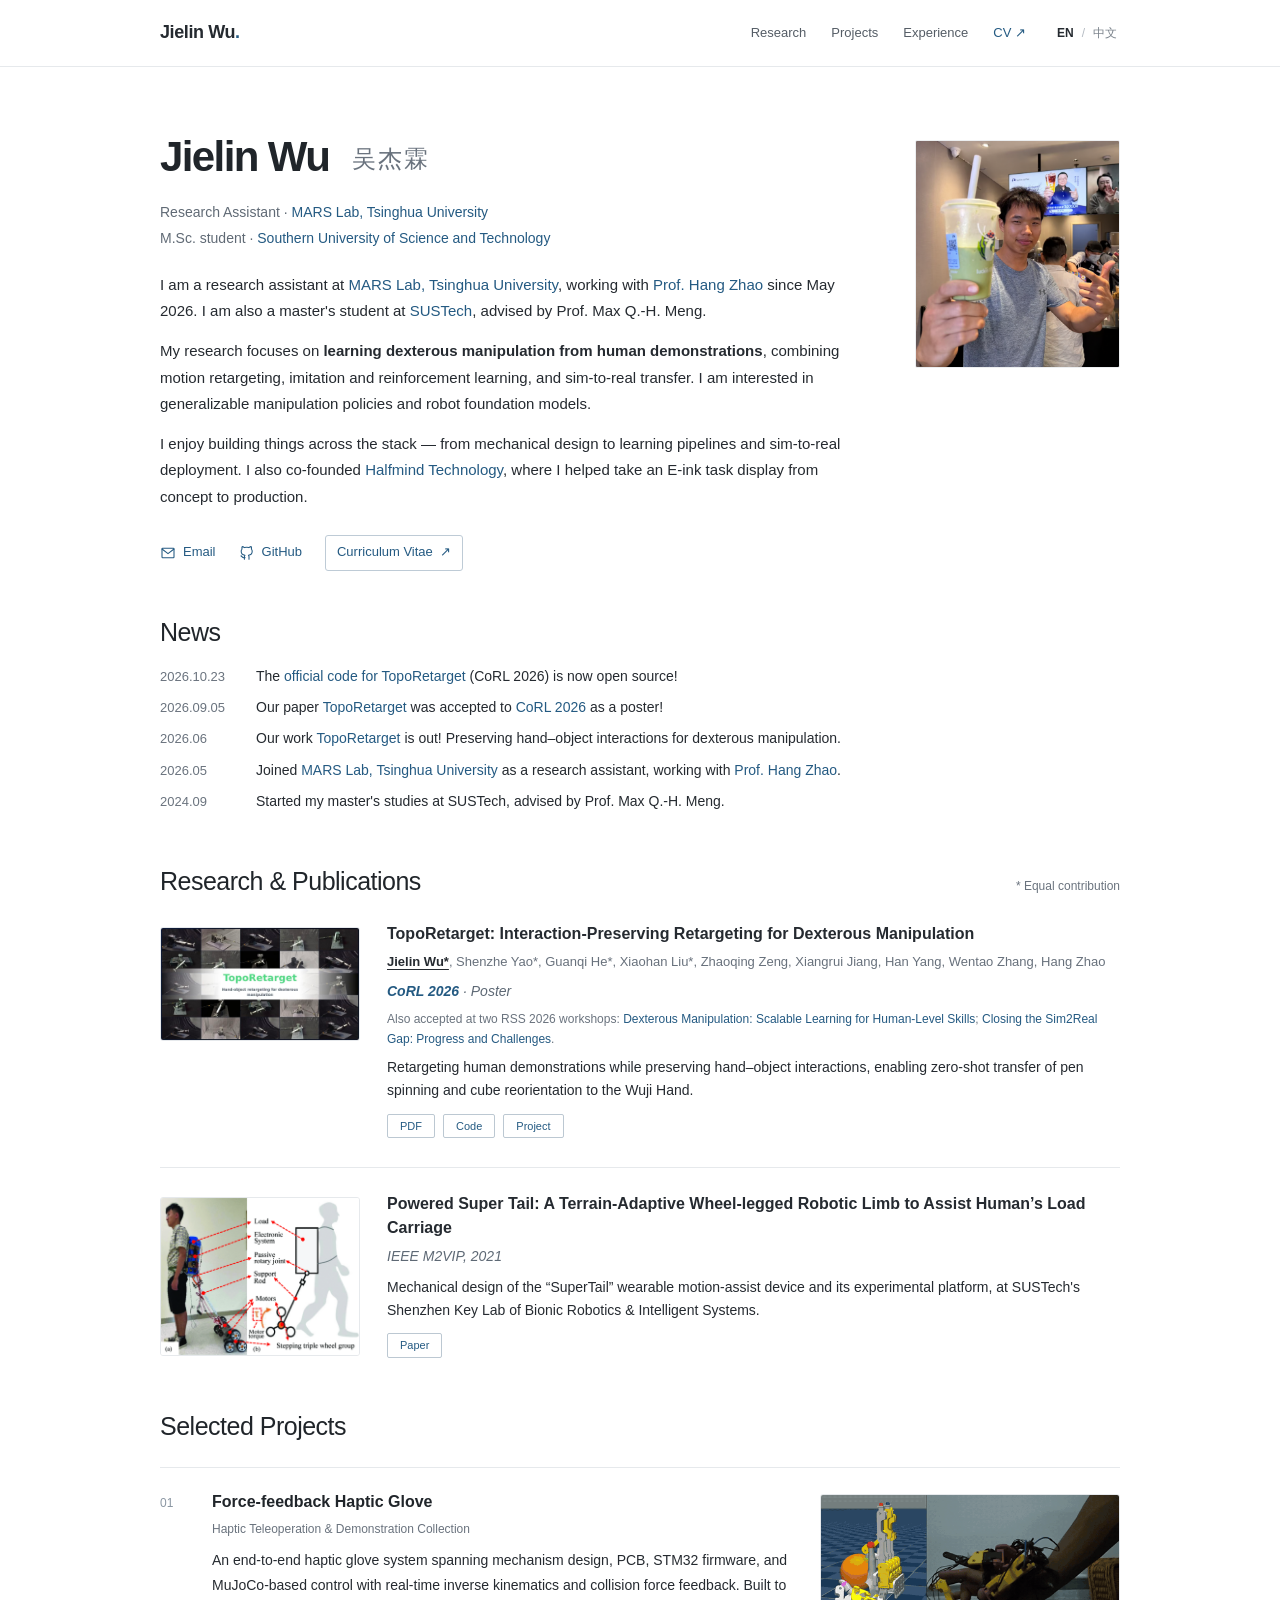
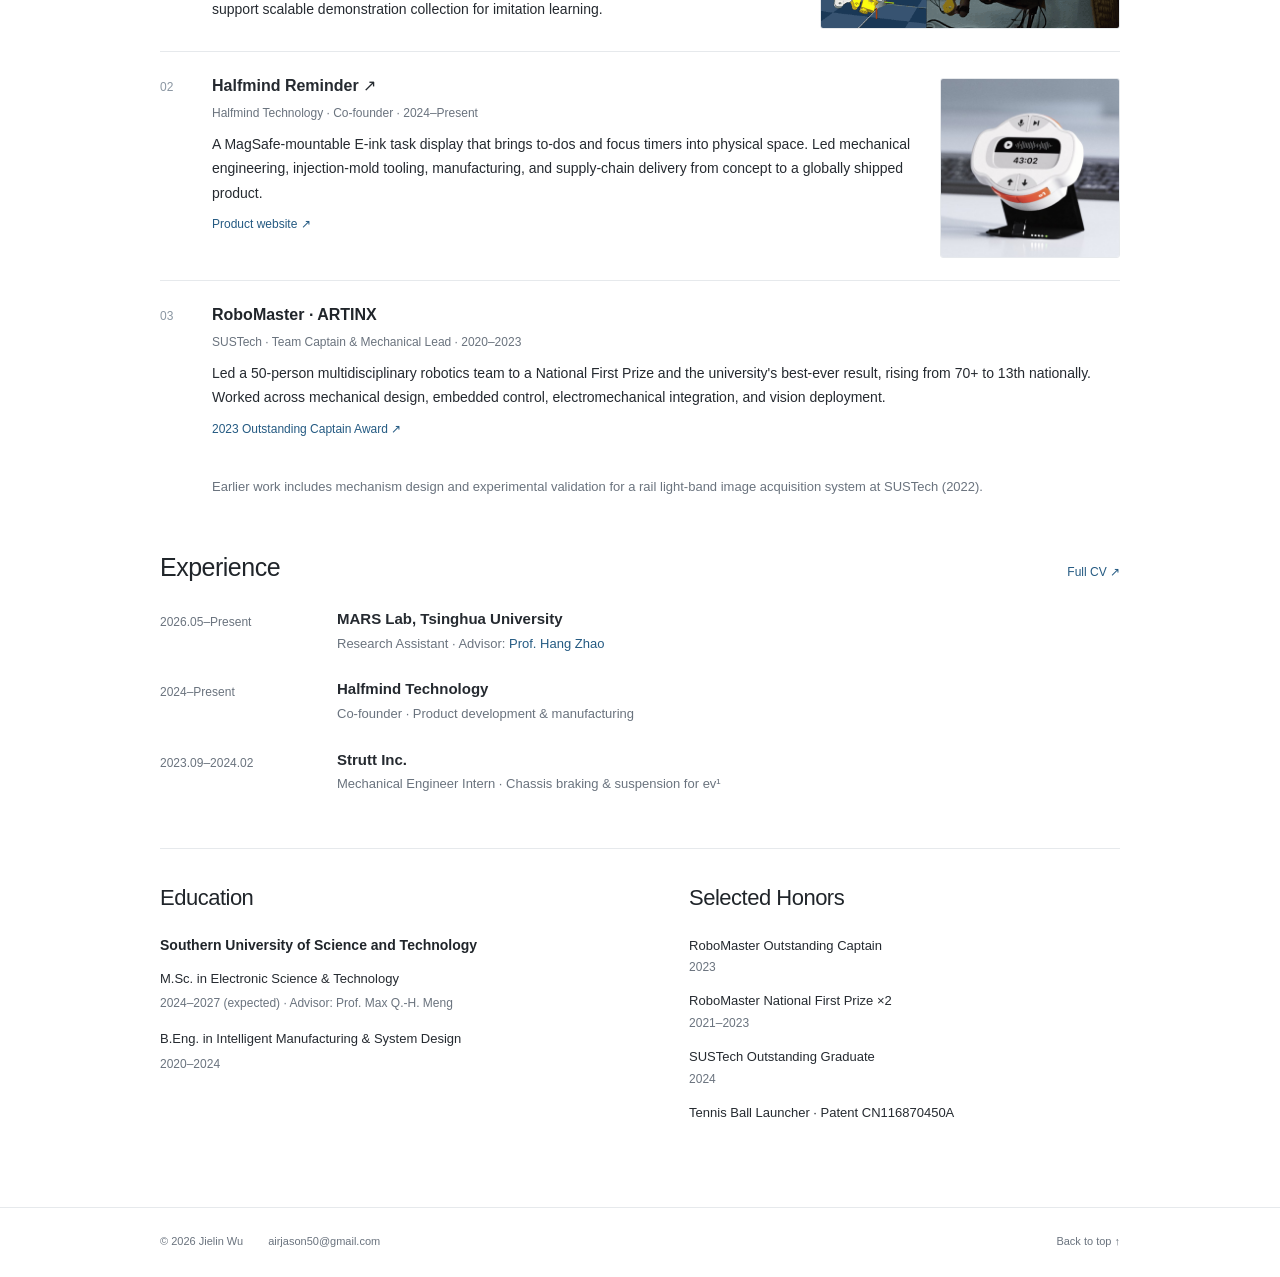
==== commit ce8ee4bb: "Remove remaining force-feedback mention from homepage biography" ====
--- a/index.html
+++ b/index.html
@@ -38,8 +38,8 @@
         <p class="zh">我自 2026 年 5 月起在<a href="https://group.iiis.tsinghua.edu.cn/~marslab/">清华大学 MARS Lab</a>担任研究助理，与<a href="https://hangzhaomit.github.io/">赵行老师</a>合作。我同时是<a href="https://www.sustech.edu.cn/">南方科技大学</a>电子科学与技术专业硕士研究生，导师为孟庆虎教授。</p>
         <p class="en">My research focuses on <strong>learning dexterous manipulation from human demonstrations</strong>, combining motion retargeting, imitation and reinforcement learning, and sim-to-real transfer. I am interested in generalizable manipulation policies and robot foundation models.</p>
         <p class="zh">我的研究聚焦于<strong>从人类示教中学习灵巧操作</strong>，结合运动重定向、模仿与强化学习、仿真到实物迁移，关注可泛化操作策略与机器人基础模型。</p>
-        <p class="en">I enjoy building things across the stack — from mechanical design and force-feedback hardware to learning pipelines and sim-to-real deployment. I also co-founded <a href="https://www.halfmind.tech/">Halfmind Technology</a>, where I helped take an E-ink task display from concept to production.</p>
-        <p class="zh">我喜欢贯通机械设计、力反馈硬件、学习流水线与仿真到实物部署的完整过程。我也是 <a href="https://www.halfmind.tech/">Halfmind Technology（哈夫迈德科技）</a>的联合创始人，参与将电子墨水屏任务显示设备从概念推进到量产。</p>
+        <p class="en">I enjoy building things across the stack — from mechanical design to learning pipelines and sim-to-real deployment. I also co-founded <a href="https://www.halfmind.tech/">Halfmind Technology</a>, where I helped take an E-ink task display from concept to production.</p>
+        <p class="zh">我喜欢贯通机械设计、学习流水线与仿真到实物部署的完整过程。我也是 <a href="https://www.halfmind.tech/">Halfmind Technology（哈夫迈德科技）</a>的联合创始人，参与将电子墨水屏任务显示设备从概念推进到量产。</p>
         <div class="contact-links">
           <a href="mailto:airjason50@gmail.com"><svg viewBox="0 0 24 24" aria-hidden="true"><rect x="3" y="5" width="18" height="14" rx="1"/><path d="m3 6 9 7 9-7"/></svg><span class="en">Email</span><span class="zh">邮箱</span></a>
           <a href="https://github.com/AIRJASON50"><svg viewBox="0 0 24 24" aria-hidden="true"><path d="M9 19c-4.3 1.3-4.3-2.2-6-2.7m12 5v-3.5a3 3 0 0 0-.8-2.3c2.7-.3 5.6-1.3 5.6-6A4.7 4.7 0 0 0 18.5 6a4.3 4.3 0 0 0-.1-3.5s-1-.3-3.6 1.4a12.4 12.4 0 0 0-6.6 0C5.7 2.2 4.7 2.5 4.7 2.5A4.3 4.3 0 0 0 4.6 6a4.7 4.7 0 0 0-1.3 3.5c0 4.7 2.9 5.7 5.6 6a3 3 0 0 0-.8 2.3v3.5"/></svg>GitHub</a>
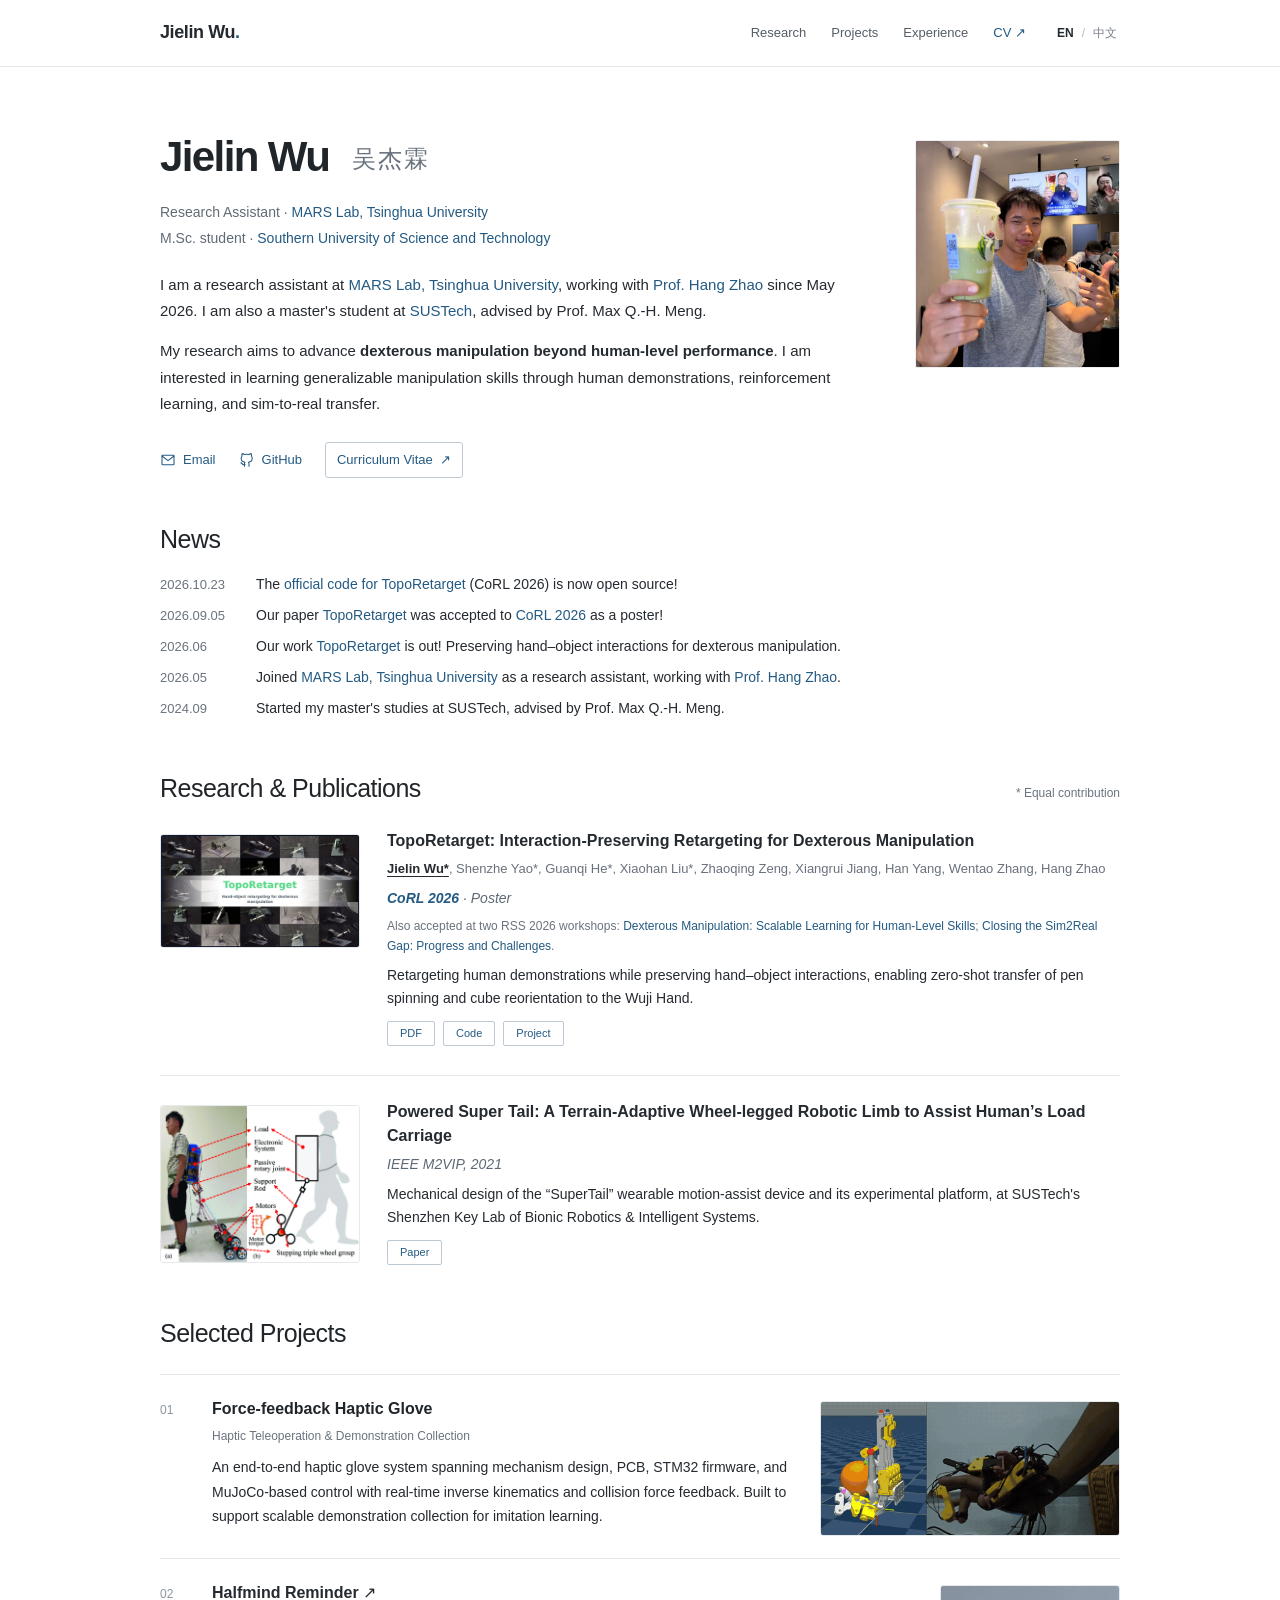
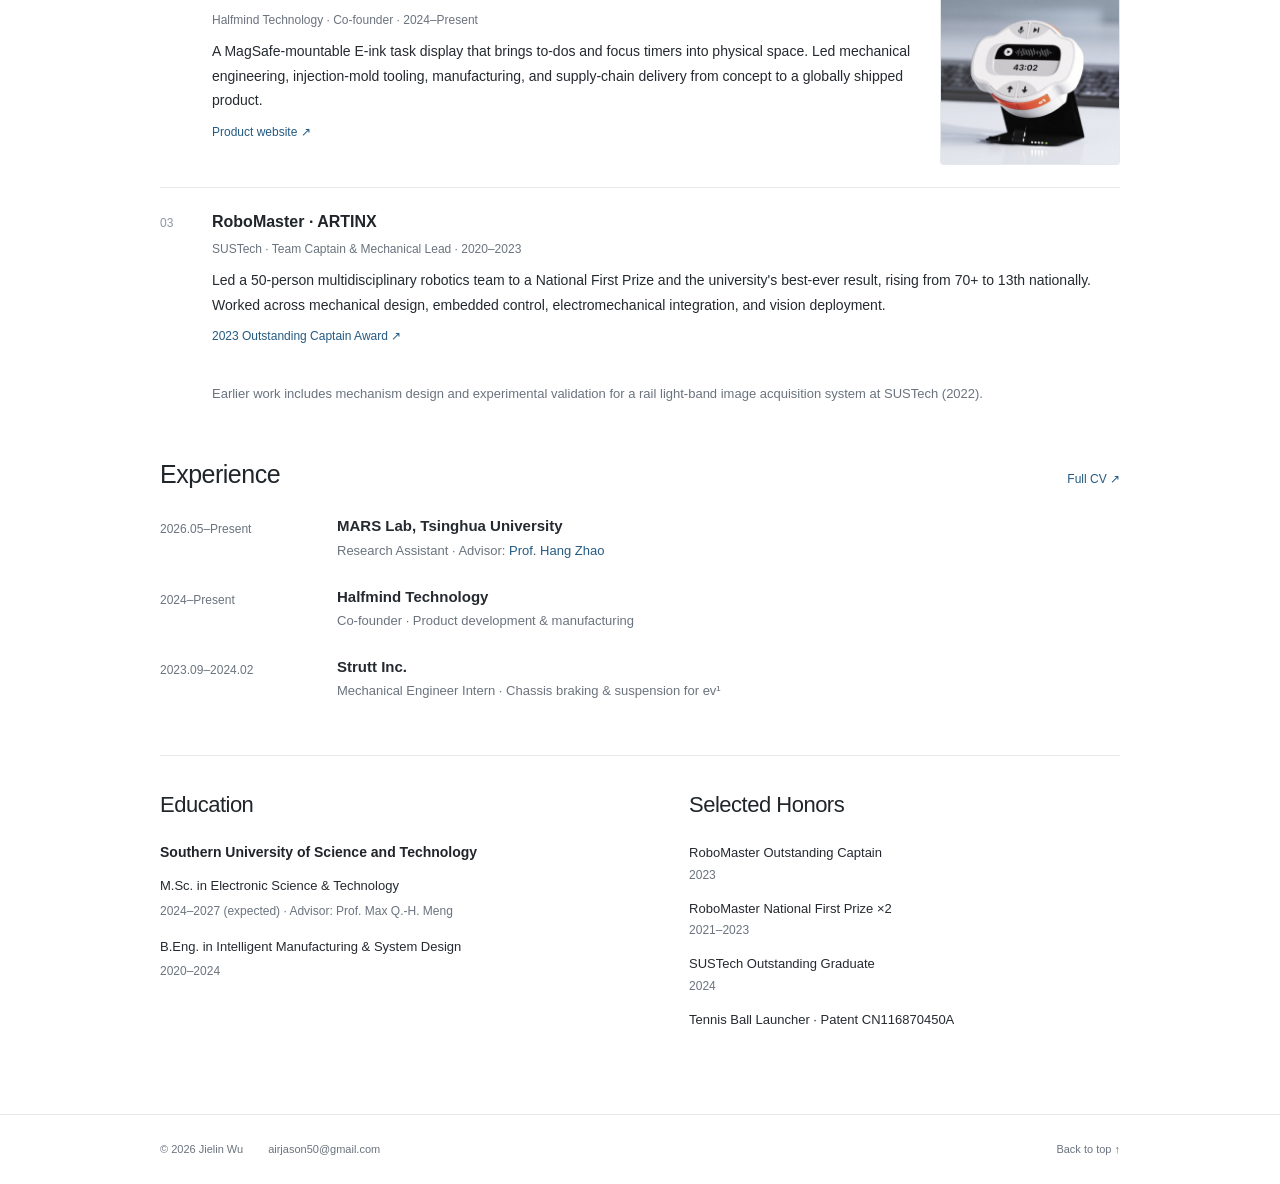
==== commit 52281d09: "Focus research profile on dexterity beyond human-level performance" ====
--- a/index.html
+++ b/index.html
@@ -3,7 +3,7 @@
 <head>
   <meta charset="UTF-8">
   <meta name="viewport" content="width=device-width, initial-scale=1">
-  <meta name="description" content="Jielin Wu — research assistant at MARS Lab, Tsinghua University, studying dexterous manipulation, robot learning, and sim-to-real transfer.">
+  <meta name="description" content="Jielin Wu — research assistant at MARS Lab, Tsinghua University, studying dexterous manipulation beyond human-level performance.">
   <meta name="theme-color" content="#ffffff">
   <title>Jielin Wu / 吴杰霖</title>
   <link rel="canonical" href="https://airjason50.github.io/">
@@ -36,10 +36,8 @@
         <p class="affiliation"><span class="en">Research Assistant · <a href="https://group.iiis.tsinghua.edu.cn/~marslab/">MARS Lab, Tsinghua University</a><br>M.Sc. student · <a href="https://www.sustech.edu.cn/en/">Southern University of Science and Technology</a></span><span class="zh">研究助理 · <a href="https://group.iiis.tsinghua.edu.cn/~marslab/">清华大学 MARS Lab</a><br>硕士研究生 · <a href="https://www.sustech.edu.cn/">南方科技大学</a></span></p>
         <p class="en">I am a research assistant at <a href="https://group.iiis.tsinghua.edu.cn/~marslab/">MARS Lab, Tsinghua University</a>, working with <a href="https://hangzhaomit.github.io/">Prof. Hang Zhao</a> since May 2026. I am also a master's student at <a href="https://www.sustech.edu.cn/en/">SUSTech</a>, advised by Prof. Max Q.-H. Meng.</p>
         <p class="zh">我自 2026 年 5 月起在<a href="https://group.iiis.tsinghua.edu.cn/~marslab/">清华大学 MARS Lab</a>担任研究助理，与<a href="https://hangzhaomit.github.io/">赵行老师</a>合作。我同时是<a href="https://www.sustech.edu.cn/">南方科技大学</a>电子科学与技术专业硕士研究生，导师为孟庆虎教授。</p>
-        <p class="en">My research focuses on <strong>learning dexterous manipulation from human demonstrations</strong>, combining motion retargeting, imitation and reinforcement learning, and sim-to-real transfer. I am interested in generalizable manipulation policies and robot foundation models.</p>
-        <p class="zh">我的研究聚焦于<strong>从人类示教中学习灵巧操作</strong>，结合运动重定向、模仿与强化学习、仿真到实物迁移，关注可泛化操作策略与机器人基础模型。</p>
-        <p class="en">I enjoy building things across the stack — from mechanical design to learning pipelines and sim-to-real deployment. I also co-founded <a href="https://www.halfmind.tech/">Halfmind Technology</a>, where I helped take an E-ink task display from concept to production.</p>
-        <p class="zh">我喜欢贯通机械设计、学习流水线与仿真到实物部署的完整过程。我也是 <a href="https://www.halfmind.tech/">Halfmind Technology（哈夫迈德科技）</a>的联合创始人，参与将电子墨水屏任务显示设备从概念推进到量产。</p>
+        <p class="en">My research aims to advance <strong>dexterous manipulation beyond human-level performance</strong>. I am interested in learning generalizable manipulation skills through human demonstrations, reinforcement learning, and sim-to-real transfer.</p>
+        <p class="zh">我的研究聚焦于<strong>迈向超越人类水平的灵巧操作</strong>，探索如何结合人类示教、强化学习与仿真到实物迁移，让机器人学习可泛化的操作技能。</p>
         <div class="contact-links">
           <a href="mailto:airjason50@gmail.com"><svg viewBox="0 0 24 24" aria-hidden="true"><rect x="3" y="5" width="18" height="14" rx="1"/><path d="m3 6 9 7 9-7"/></svg><span class="en">Email</span><span class="zh">邮箱</span></a>
           <a href="https://github.com/AIRJASON50"><svg viewBox="0 0 24 24" aria-hidden="true"><path d="M9 19c-4.3 1.3-4.3-2.2-6-2.7m12 5v-3.5a3 3 0 0 0-.8-2.3c2.7-.3 5.6-1.3 5.6-6A4.7 4.7 0 0 0 18.5 6a4.3 4.3 0 0 0-.1-3.5s-1-.3-3.6 1.4a12.4 12.4 0 0 0-6.6 0C5.7 2.2 4.7 2.5 4.7 2.5A4.3 4.3 0 0 0 4.6 6a4.7 4.7 0 0 0-1.3 3.5c0 4.7 2.9 5.7 5.6 6a3 3 0 0 0-.8 2.3v3.5"/></svg>GitHub</a>
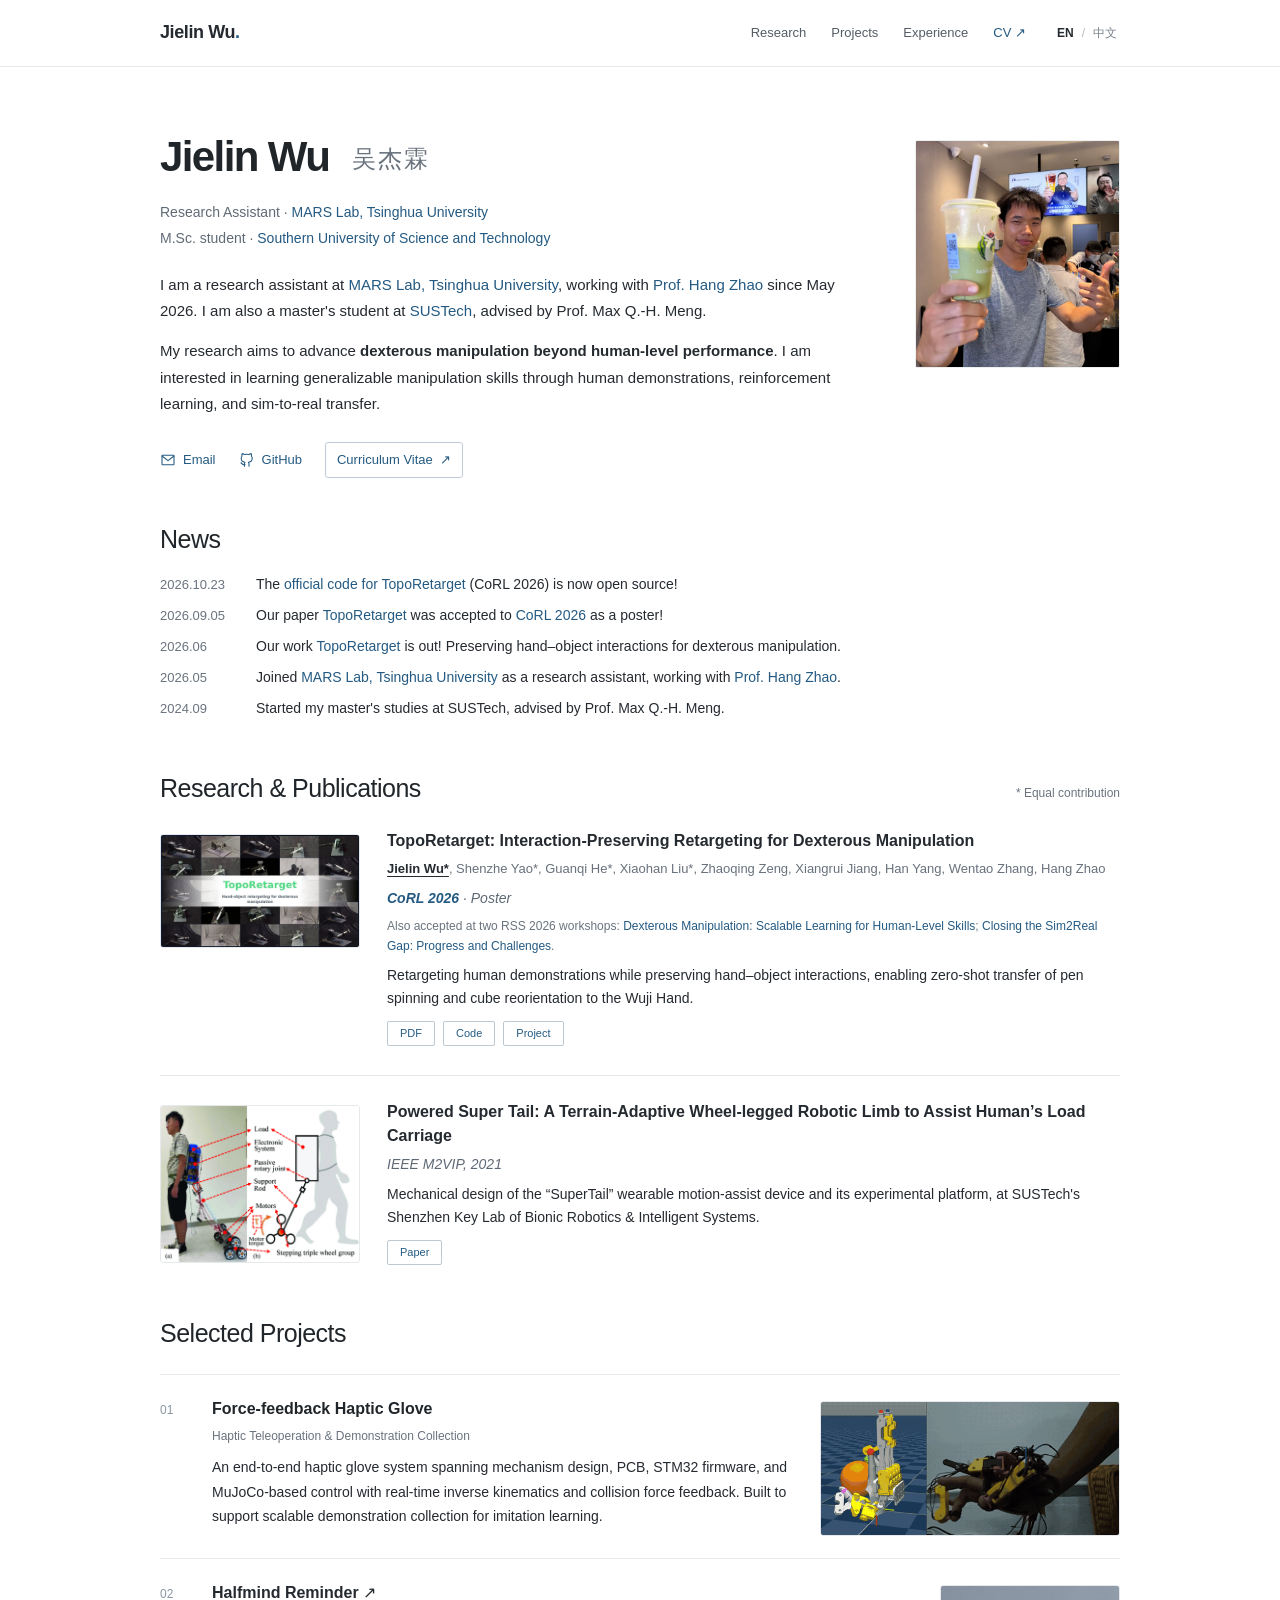
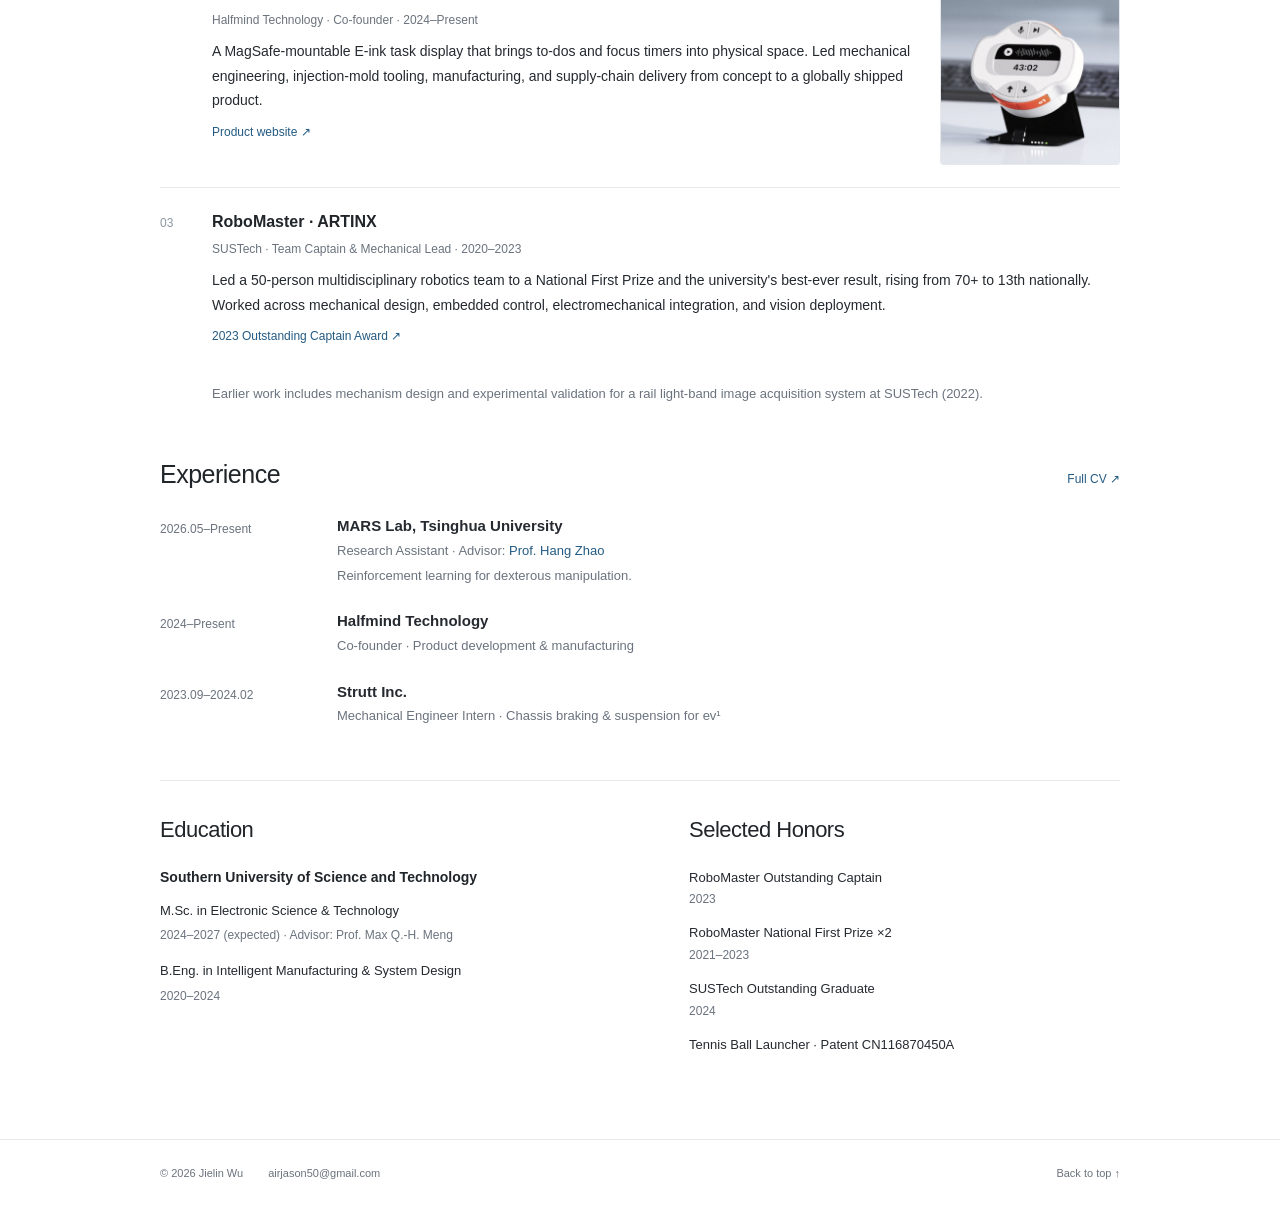
==== commit f9c12238: "Clarify reinforcement learning research at Tsinghua" ====
--- a/index.html
+++ b/index.html
@@ -119,7 +119,7 @@
 
     <section id="experience" class="section" aria-labelledby="experience-title">
       <div class="section-heading"><h2 id="experience-title"><span class="en">Experience</span><span class="zh">经历</span></h2><a class="section-note" href="cv.html" data-cv-link><span class="en">Full CV ↗</span><span class="zh">完整履历 ↗</span></a></div>
-      <div class="experience-row"><span class="period"><span class="en">2026.05–Present</span><span class="zh">2026.05–至今</span></span><div><h3><a href="https://group.iiis.tsinghua.edu.cn/~marslab/">MARS Lab, <span class="en">Tsinghua University</span><span class="zh">清华大学</span></a></h3><p class="en">Research Assistant · Advisor: <a href="https://hangzhaomit.github.io/">Prof. Hang Zhao</a></p><p class="zh">研究助理 · 指导老师：<a href="https://hangzhaomit.github.io/">赵行老师</a></p></div></div>
+      <div class="experience-row"><span class="period"><span class="en">2026.05–Present</span><span class="zh">2026.05–至今</span></span><div><h3><a href="https://group.iiis.tsinghua.edu.cn/~marslab/">MARS Lab, <span class="en">Tsinghua University</span><span class="zh">清华大学</span></a></h3><p class="en">Research Assistant · Advisor: <a href="https://hangzhaomit.github.io/">Prof. Hang Zhao</a></p><p class="zh">研究助理 · 指导老师：<a href="https://hangzhaomit.github.io/">赵行老师</a></p><p class="en">Reinforcement learning for dexterous manipulation.</p><p class="zh">基于强化学习的灵巧操作研究。</p></div></div>
       <div class="experience-row"><span class="period"><span class="en">2024–Present</span><span class="zh">2024–至今</span></span><div><h3><a href="https://www.halfmind.tech/">Halfmind Technology <span class="zh">哈夫迈德科技</span></a></h3><p class="en">Co-founder · Product development &amp; manufacturing</p><p class="zh">联合创始人 · 产品研发与量产</p></div></div>
       <div class="experience-row"><span class="period">2023.09–2024.02</span><div><h3><a href="https://strutt.inc/">Strutt Inc. <span class="zh">若创科技</span></a></h3><p class="en">Mechanical Engineer Intern · Chassis braking &amp; suspension for ev¹</p><p class="zh">机械结构工程师实习 · ev¹ 底盘制动与悬架系统</p></div></div>
     </section>
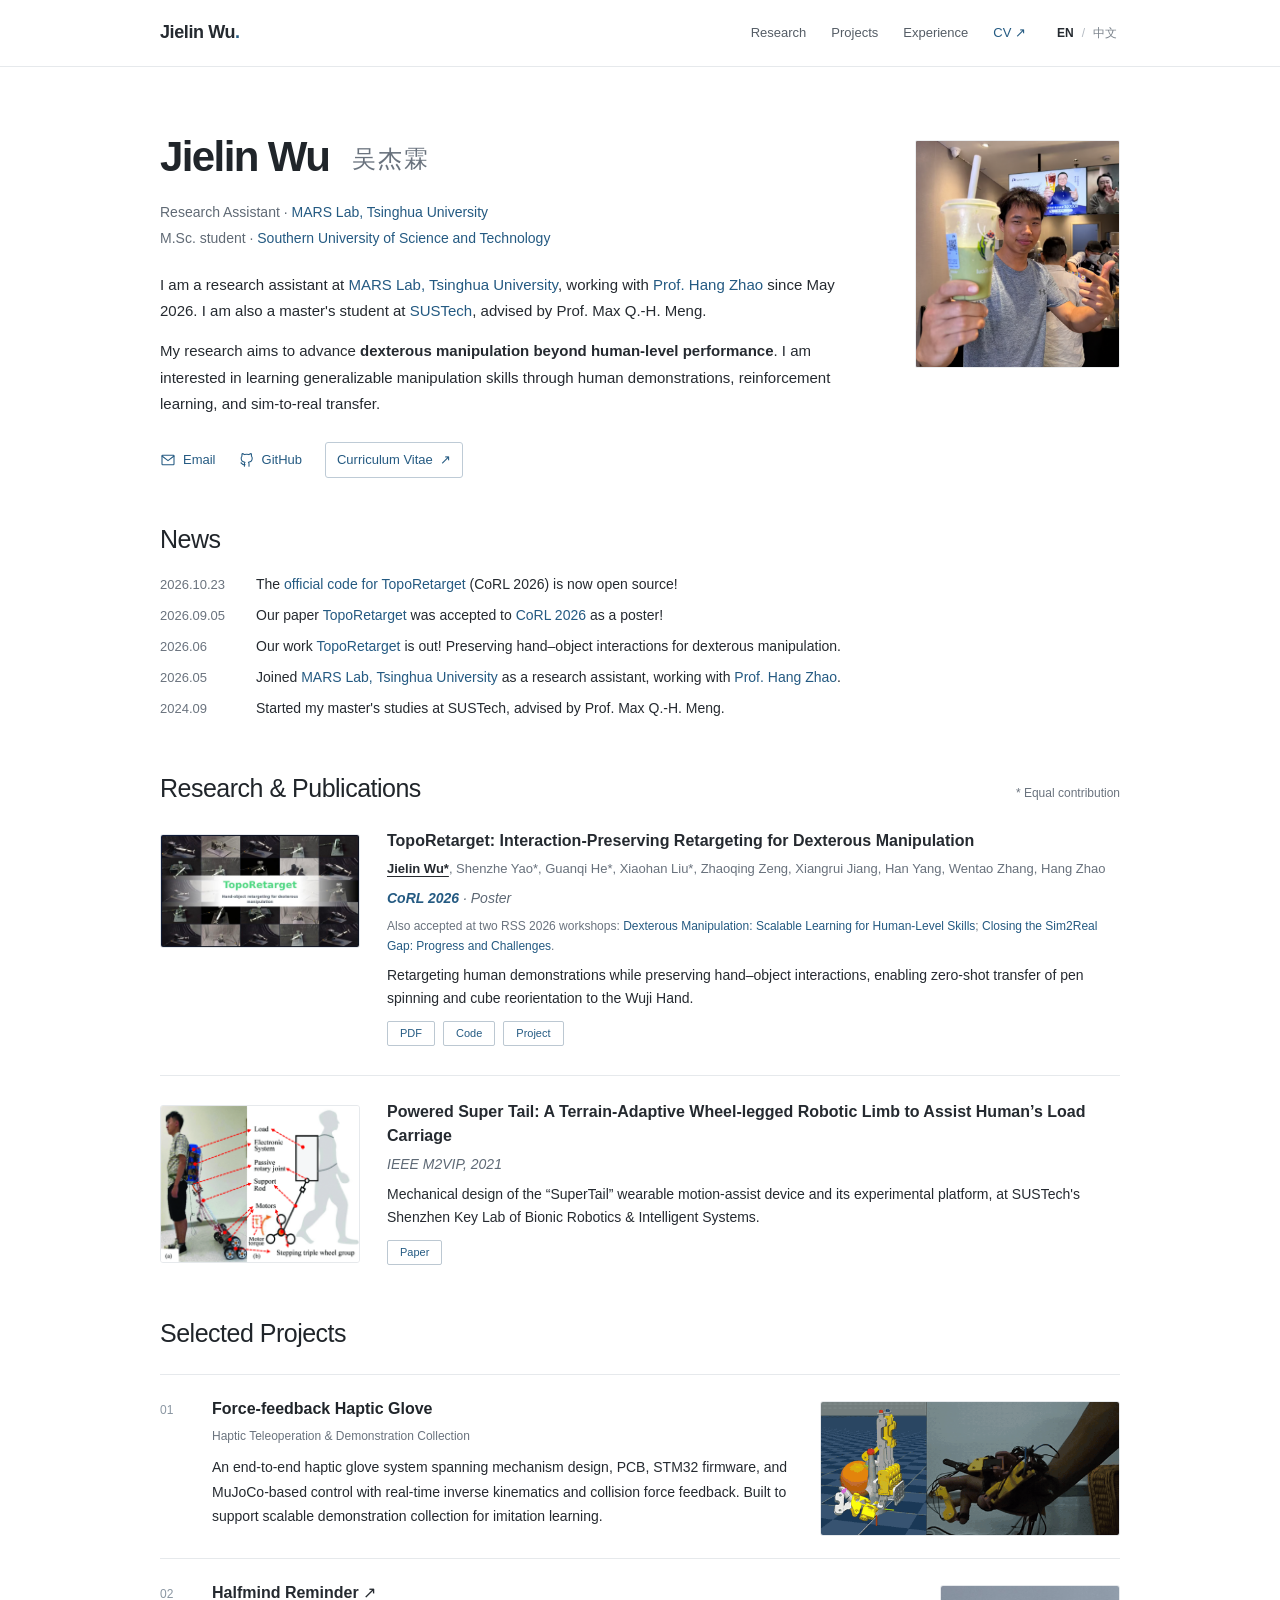
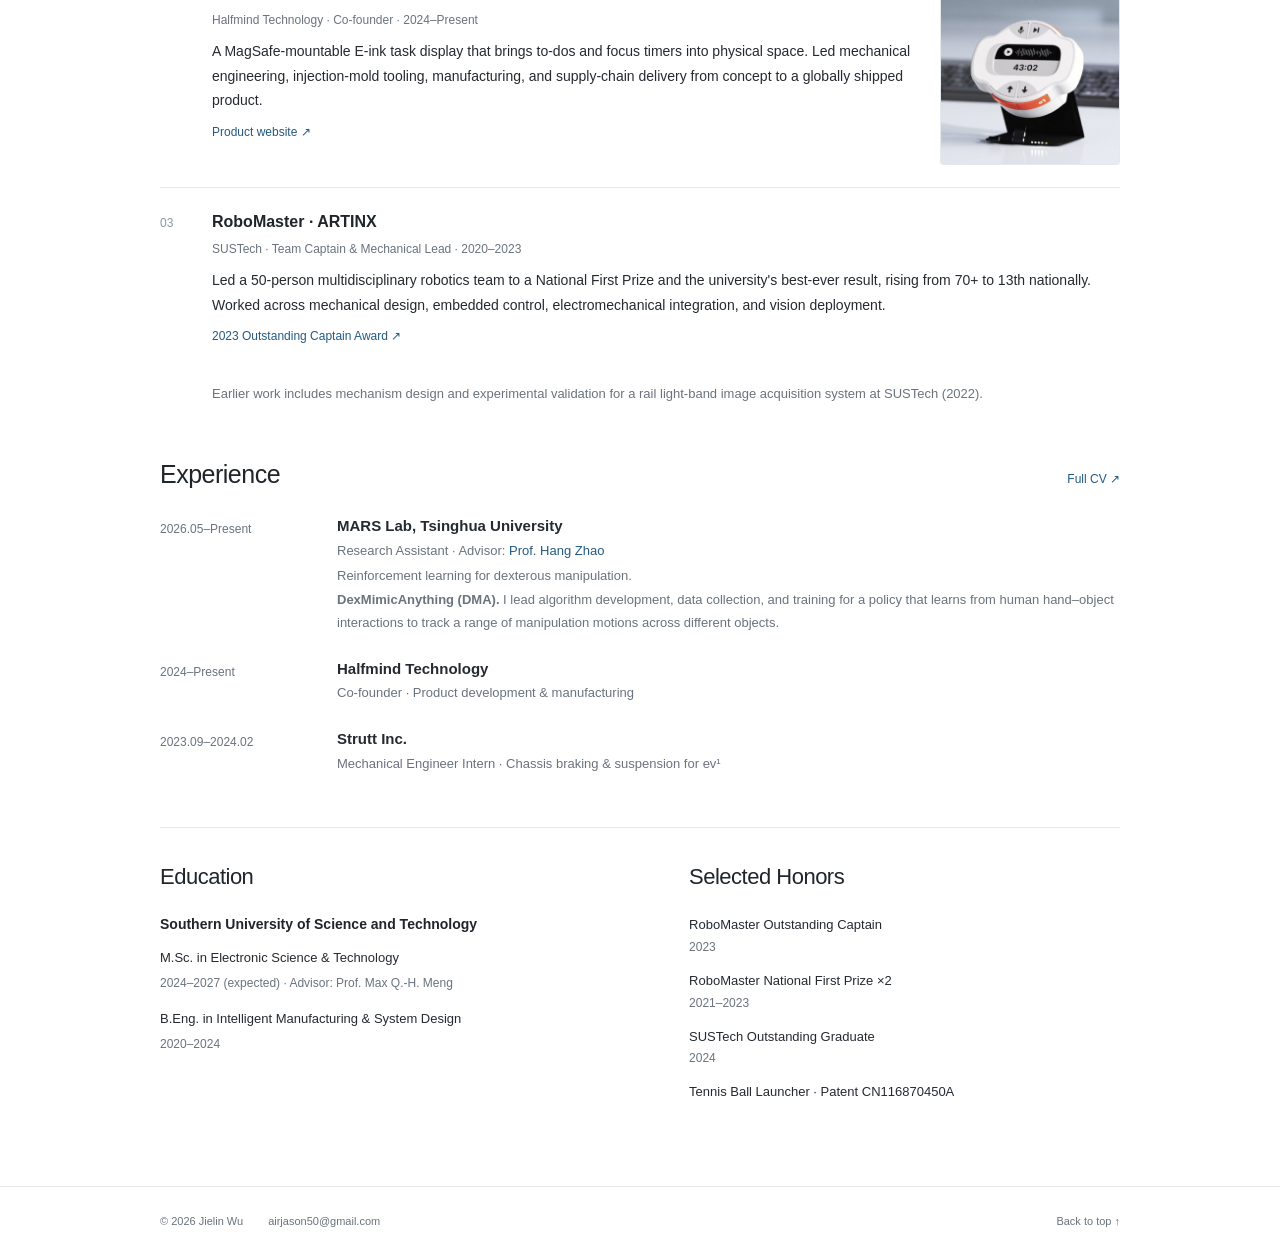
==== commit 086ce511: "Add DexMimicAnything to homepage and publish updated bilingual CVs" ====
--- a/index.html
+++ b/index.html
@@ -119,7 +119,9 @@
 
     <section id="experience" class="section" aria-labelledby="experience-title">
       <div class="section-heading"><h2 id="experience-title"><span class="en">Experience</span><span class="zh">经历</span></h2><a class="section-note" href="cv.html" data-cv-link><span class="en">Full CV ↗</span><span class="zh">完整履历 ↗</span></a></div>
-      <div class="experience-row"><span class="period"><span class="en">2026.05–Present</span><span class="zh">2026.05–至今</span></span><div><h3><a href="https://group.iiis.tsinghua.edu.cn/~marslab/">MARS Lab, <span class="en">Tsinghua University</span><span class="zh">清华大学</span></a></h3><p class="en">Research Assistant · Advisor: <a href="https://hangzhaomit.github.io/">Prof. Hang Zhao</a></p><p class="zh">研究助理 · 指导老师：<a href="https://hangzhaomit.github.io/">赵行老师</a></p><p class="en">Reinforcement learning for dexterous manipulation.</p><p class="zh">基于强化学习的灵巧操作研究。</p></div></div>
+      <div class="experience-row"><span class="period"><span class="en">2026.05–Present</span><span class="zh">2026.05–至今</span></span><div><h3><a href="https://group.iiis.tsinghua.edu.cn/~marslab/">MARS Lab, <span class="en">Tsinghua University</span><span class="zh">清华大学</span></a></h3><p class="en">Research Assistant · Advisor: <a href="https://hangzhaomit.github.io/">Prof. Hang Zhao</a></p><p class="zh">研究助理 · 指导老师：<a href="https://hangzhaomit.github.io/">赵行老师</a></p><p class="en">Reinforcement learning for dexterous manipulation.</p><p class="zh">基于强化学习的灵巧操作研究。</p>
+        <p class="en"><strong>DexMimicAnything (DMA).</strong> I lead algorithm development, data collection, and training for a policy that learns from human hand–object interactions to track a range of manipulation motions across different objects.</p>
+        <p class="zh"><strong>DexMimicAnything（DMA）。</strong>我负责算法开发、数据采集和训练，利用人手与物体的交互数据，让灵巧手在不同物体上跟踪多种操作动作。</p></div></div>
       <div class="experience-row"><span class="period"><span class="en">2024–Present</span><span class="zh">2024–至今</span></span><div><h3><a href="https://www.halfmind.tech/">Halfmind Technology <span class="zh">哈夫迈德科技</span></a></h3><p class="en">Co-founder · Product development &amp; manufacturing</p><p class="zh">联合创始人 · 产品研发与量产</p></div></div>
       <div class="experience-row"><span class="period">2023.09–2024.02</span><div><h3><a href="https://strutt.inc/">Strutt Inc. <span class="zh">若创科技</span></a></h3><p class="en">Mechanical Engineer Intern · Chassis braking &amp; suspension for ev¹</p><p class="zh">机械结构工程师实习 · ev¹ 底盘制动与悬架系统</p></div></div>
     </section>
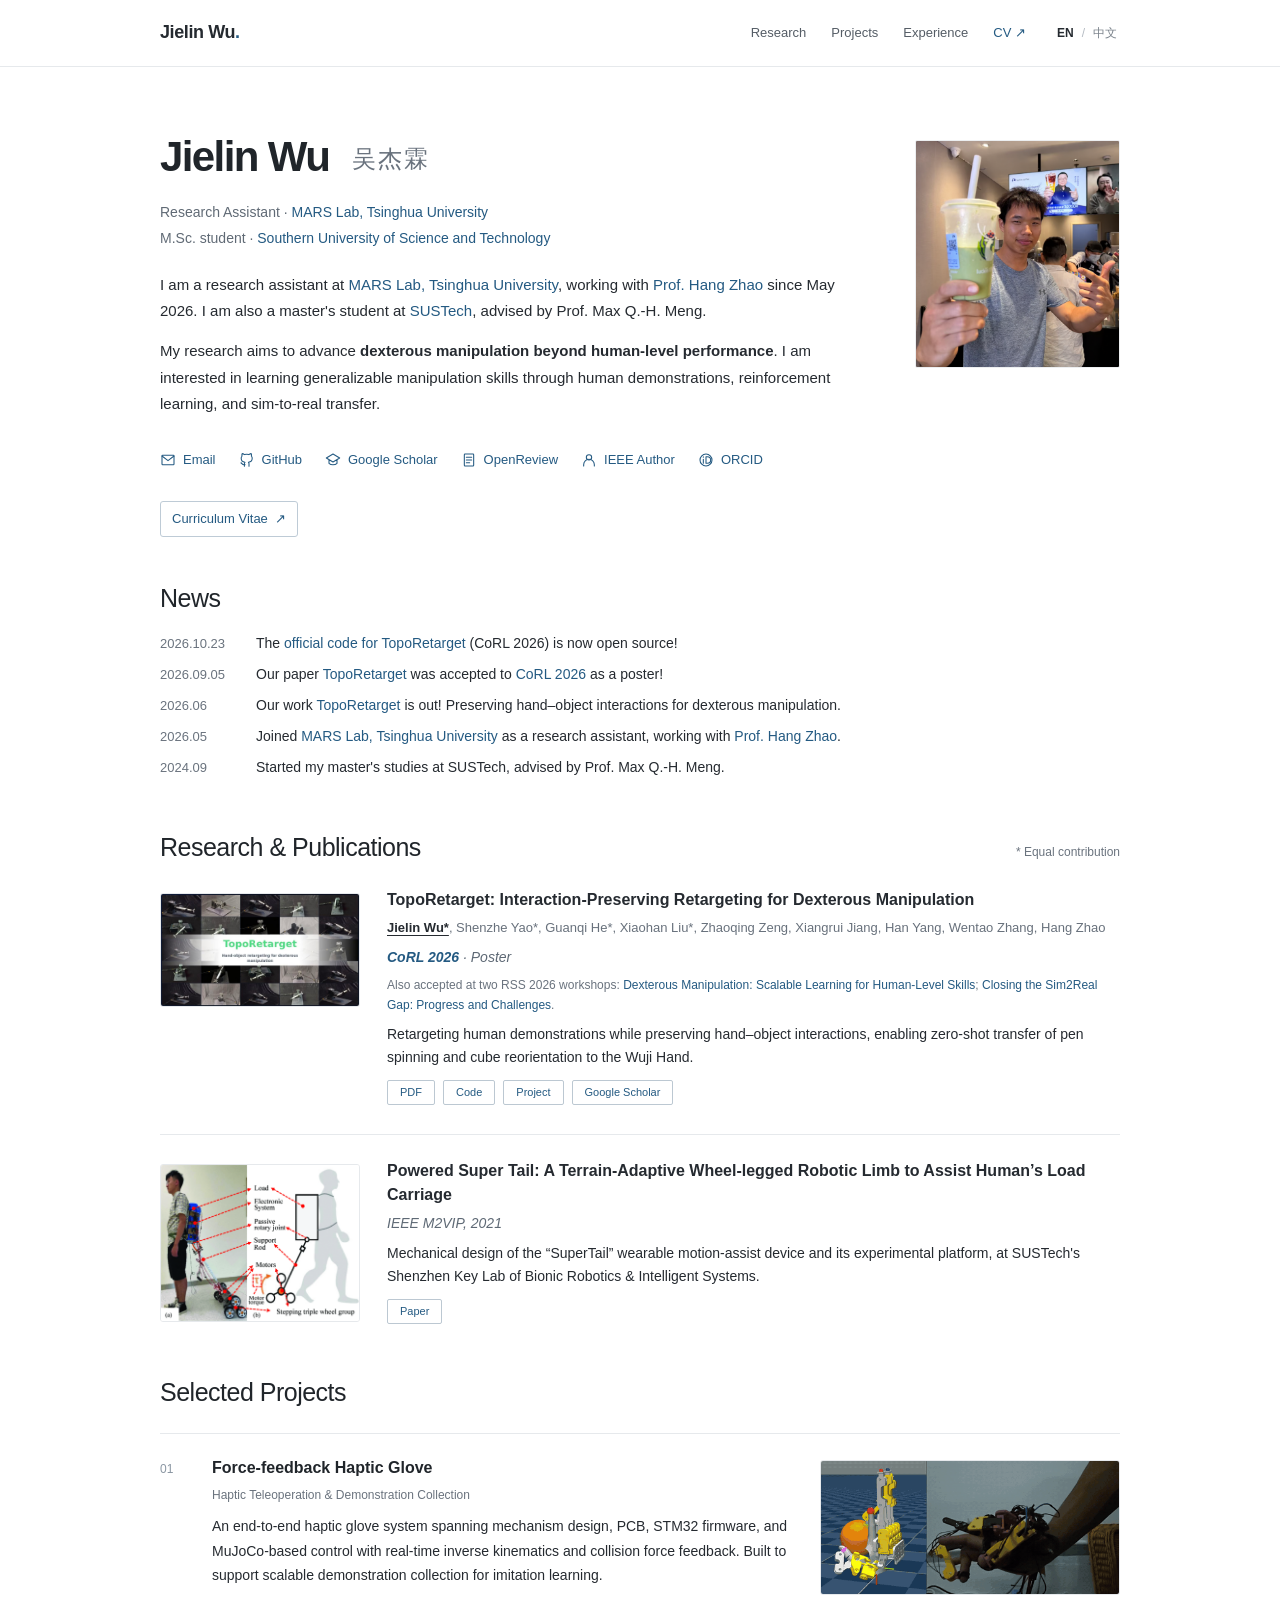
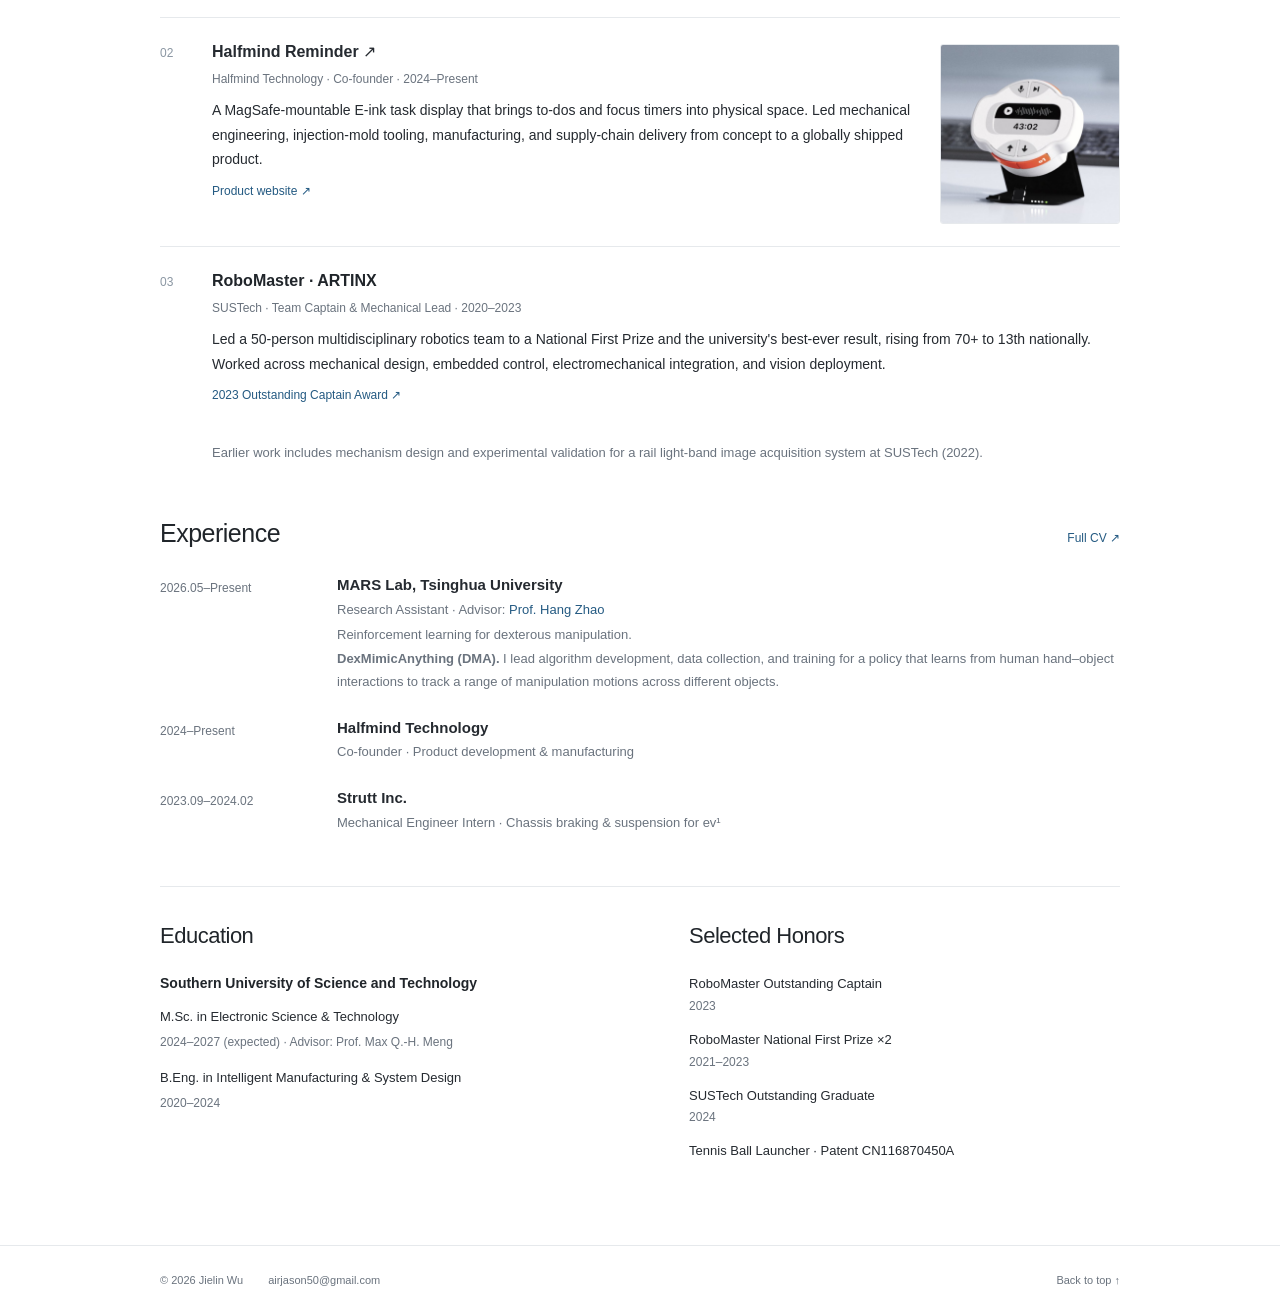
==== commit 61c4a121: "Link verified academic profiles across homepage and CVs Add Scholar, preferred OpenReview, IEEE Auth" ====
--- a/index.html
+++ b/index.html
@@ -41,6 +41,10 @@
         <div class="contact-links">
           <a href="mailto:airjason50@gmail.com"><svg viewBox="0 0 24 24" aria-hidden="true"><rect x="3" y="5" width="18" height="14" rx="1"/><path d="m3 6 9 7 9-7"/></svg><span class="en">Email</span><span class="zh">邮箱</span></a>
           <a href="https://github.com/AIRJASON50"><svg viewBox="0 0 24 24" aria-hidden="true"><path d="M9 19c-4.3 1.3-4.3-2.2-6-2.7m12 5v-3.5a3 3 0 0 0-.8-2.3c2.7-.3 5.6-1.3 5.6-6A4.7 4.7 0 0 0 18.5 6a4.3 4.3 0 0 0-.1-3.5s-1-.3-3.6 1.4a12.4 12.4 0 0 0-6.6 0C5.7 2.2 4.7 2.5 4.7 2.5A4.3 4.3 0 0 0 4.6 6a4.7 4.7 0 0 0-1.3 3.5c0 4.7 2.9 5.7 5.6 6a3 3 0 0 0-.8 2.3v3.5"/></svg>GitHub</a>
+          <a href="https://scholar.google.com/citations?user=GMuQ-scAAAAJ"><svg viewBox="0 0 24 24" aria-hidden="true"><path d="m2 9 10-6 10 6-10 6-10-6m4 3v5c3 3 9 3 12 0v-5"/></svg><span class="en">Google Scholar</span><span class="zh">谷歌学术</span></a>
+          <a href="https://openreview.net/profile?id=~Jielin_Wu2"><svg viewBox="0 0 24 24" aria-hidden="true"><rect x="5" y="3" width="14" height="18" rx="1"/><path d="M8 8h8M8 12h8M8 16h5"/></svg>OpenReview</a>
+          <a href="https://ieeexplore.ieee.org/author/37089229226"><svg viewBox="0 0 24 24" aria-hidden="true"><circle cx="12" cy="8" r="4"/><path d="M4 21v-2a8 8 0 0 1 16 0v2"/></svg><span class="en">IEEE Author</span><span class="zh">IEEE 作者主页</span></a>
+          <a href="https://orcid.org/0009-0006-6224-4803"><svg viewBox="0 0 24 24" aria-hidden="true"><circle cx="12" cy="12" r="9"/><path d="M8 11v6M8 7v1m4-1h2a5 5 0 0 1 0 10h-2V7z"/></svg>ORCID</a>
           <a class="button-link" href="cv.html" data-cv-link><span class="en">Curriculum Vitae</span><span class="zh">完整履历</span><span aria-hidden="true">↗</span></a>
         </div>
       </div>
@@ -69,7 +73,7 @@
           <p class="workshop-venues"><span class="en">Also accepted at two RSS 2026 workshops: <a href="https://dex-manipulation.github.io/rss2026/">Dexterous Manipulation: Scalable Learning for Human-Level Skills</a>; <a href="https://sites.google.com/view/rss2026sim2realws/home">Closing the Sim2Real Gap: Progress and Challenges</a>.</span><span class="zh">亦被 RSS 2026 两个研讨会录用：<a href="https://dex-manipulation.github.io/rss2026/">灵巧操作：面向人类水平技能的可扩展学习</a>；<a href="https://sites.google.com/view/rss2026sim2realws/home">缩小仿真到现实差距：进展与挑战</a>。</span></p>
           <p class="en">Retargeting human demonstrations while preserving hand–object interactions, enabling zero-shot transfer of pen spinning and cube reorientation to the Wuji Hand.</p>
           <p class="zh">在人手示教重定向中保持手–物体交互结构，实现转笔与方块重定向策略向舞肌灵巧手的零样本迁移。</p>
-          <div class="resource-links"><a href="https://arxiv.org/pdf/2606.16272">PDF</a><a href="https://github.com/wuji-technology/toporetarget"><span class="en">Code</span><span class="zh">代码</span></a><a href="https://toporetarget2026.github.io/TopoRetarget/"><span class="en">Project</span><span class="zh">项目主页</span></a></div>
+          <div class="resource-links"><a href="https://arxiv.org/pdf/2606.16272">PDF</a><a href="https://github.com/wuji-technology/toporetarget"><span class="en">Code</span><span class="zh">代码</span></a><a href="https://toporetarget2026.github.io/TopoRetarget/"><span class="en">Project</span><span class="zh">项目主页</span></a><a href="https://scholar.google.com/citations?view_op=view_citation&amp;user=GMuQ-scAAAAJ&amp;citation_for_view=GMuQ-scAAAAJ:9yKSN-GCB0IC"><span class="en">Google Scholar</span><span class="zh">谷歌学术</span></a></div>
         </div>
       </article>
       <article class="publication publication-text">
